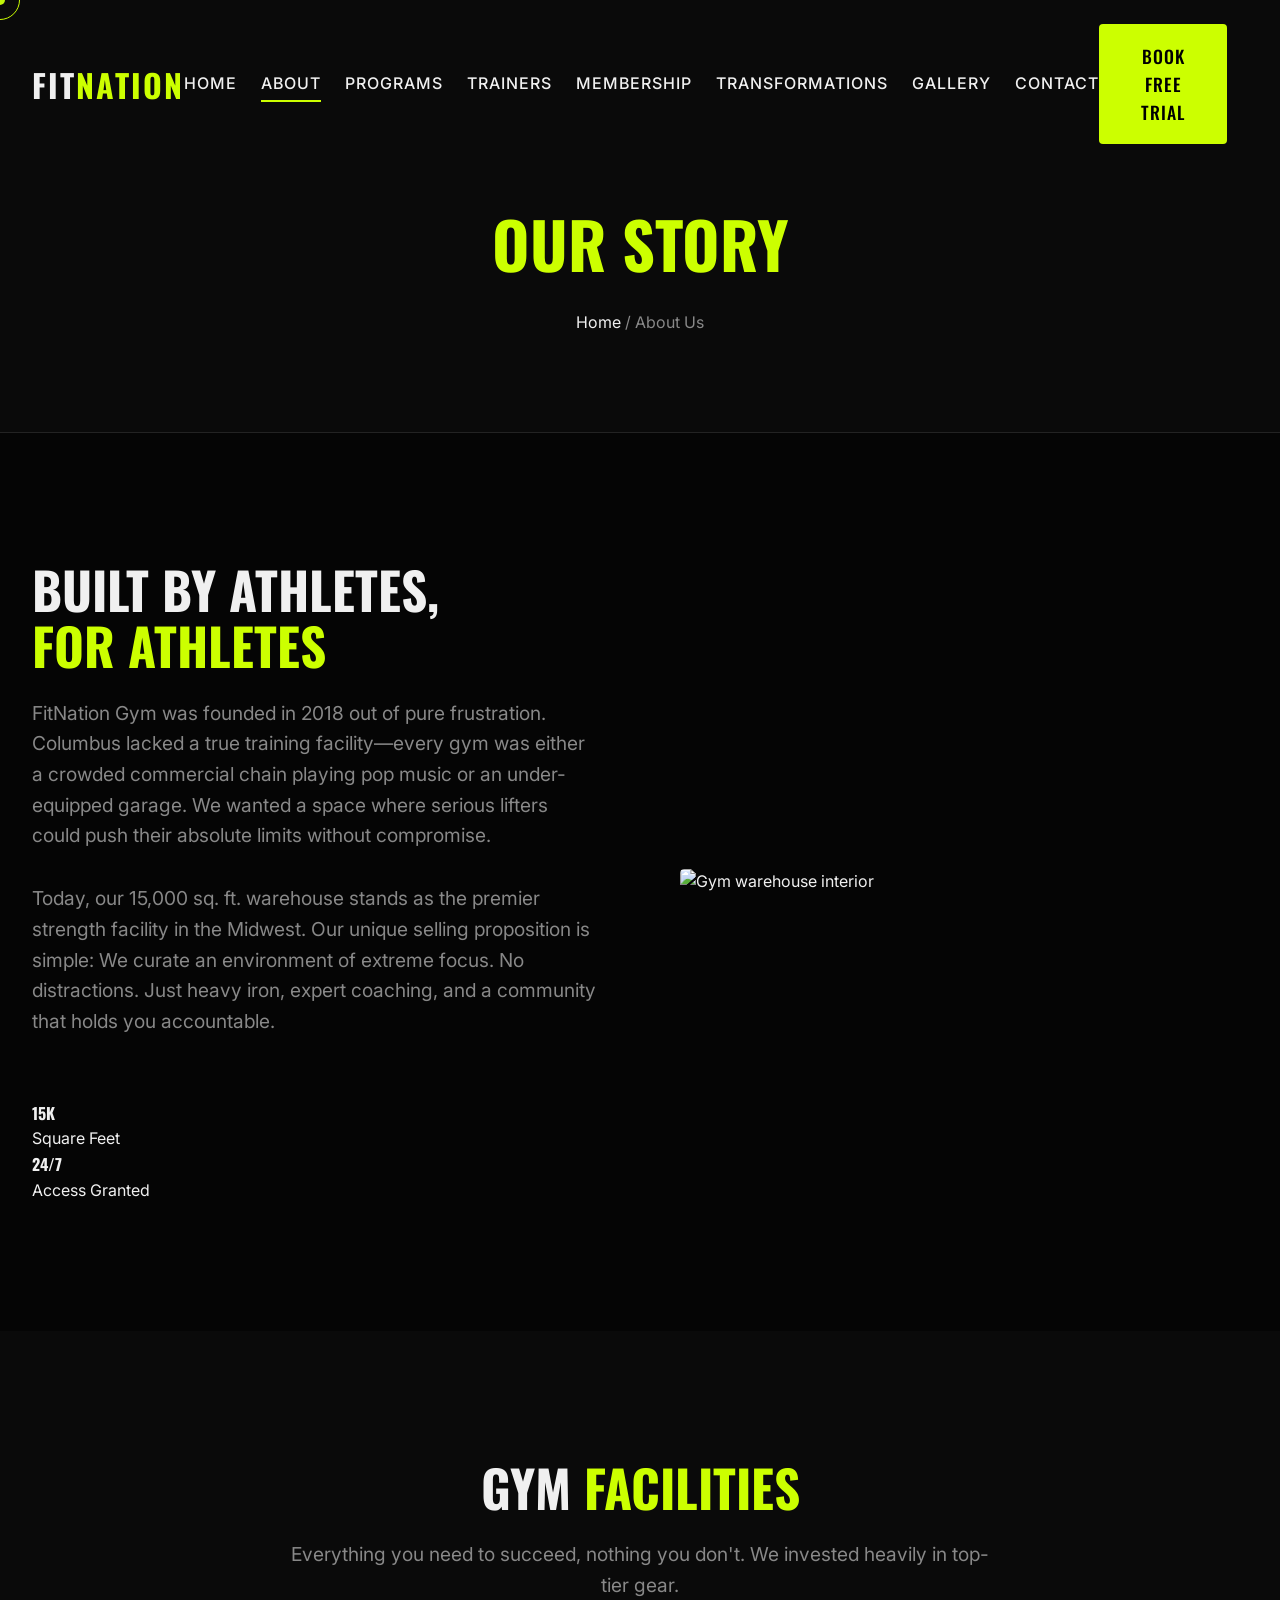
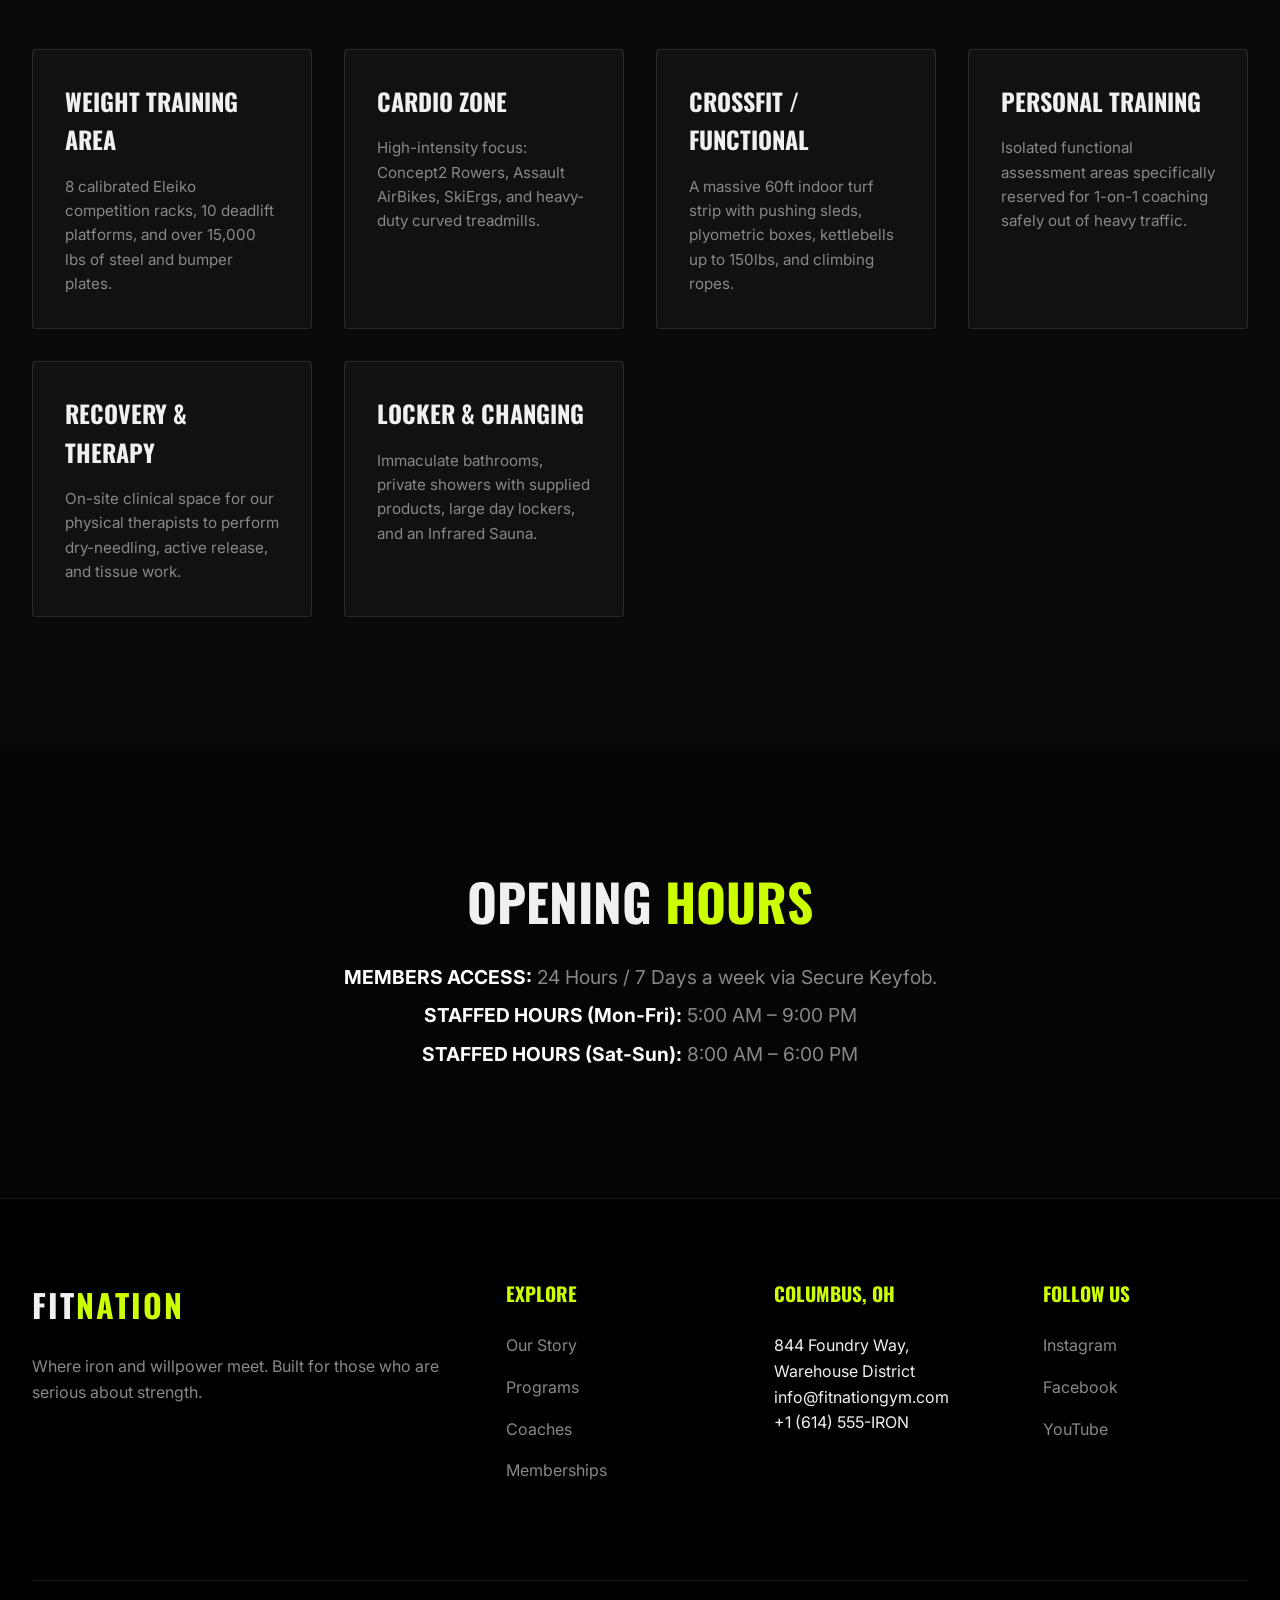
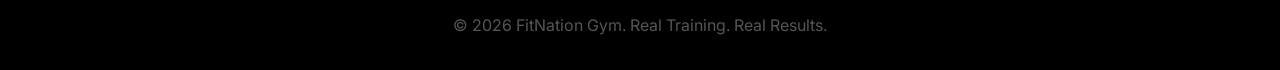
==== about.html @ c419b3d7 "Initial gym website project" ====
<!DOCTYPE html>
<html lang="en">
<head>
    <meta charset="UTF-8">
    <meta name="viewport" content="width=device-width, initial-scale=1.0">
    <title>About Us | FitNation Gym</title>
    <link href="https://fonts.googleapis.com/css2?family=Inter:wght@300;400;500;600&family=Oswald:wght@400;500;700&display=swap" rel="stylesheet">
    <link rel="stylesheet" href="assets/css/style.css">
    <link rel="icon" type="image/png" href="assets/images/favicon.png">
</head>
<body>
    <div class="cursor"></div>
    <div class="cursor-follower"></div>

    <gym-header></gym-header>

    <div class="page-header reveal-up">
        <div class="container">
            <h1 class="page-title">OUR STORY</h1>
            <div class="breadcrumb"><a href="index.html" class="hover-target">Home</a> / About Us</div>
        </div>
    </div>

    <!-- Gym Story & USP -->
    <main class="section">
        <div class="container about-grid">
            <div class="about-text reveal-up">
                <h2 class="section-title">BUILT BY ATHLETES, <br/><span class="highlight">FOR ATHLETES</span></h2>
                <p class="section-desc" style="margin-bottom: 2rem;">FitNation Gym was founded in 2018 out of pure frustration. Columbus lacked a true training facility—every gym was either a crowded commercial chain playing pop music or an under-equipped garage. We wanted a space where serious lifters could push their absolute limits without compromise.</p>
                <p class="section-desc">Today, our 15,000 sq. ft. warehouse stands as the premier strength facility in the Midwest. Our unique selling proposition is simple: We curate an environment of extreme focus. No distractions. Just heavy iron, expert coaching, and a community that holds you accountable.</p>
                
                <div class="stat-box">
                    <div class="stat">
                        <h4>15K</h4>
                        <p>Square Feet</p>
                    </div>
                    <div class="stat">
                        <h4>24/7</h4>
                        <p>Access Granted</p>
                    </div>
                </div>
            </div>
            <div class="about-img reveal-up delay-1 hover-target">
                <img src="https://images.unsplash.com/photo-1581009146145-b5ef050c2e1e?q=80&w=1470" alt="Gym warehouse interior">
            </div>
        </div>
    </main>

    <!-- Detailed Facilities Section Requested -->
    <section class="section section-bg-dark">
        <div class="container">
            <div class="section-header text-center reveal-up">
                <h2 class="section-title">GYM <span class="highlight">FACILITIES</span></h2>
                <p class="section-desc" style="margin: 0 auto 3rem auto;">Everything you need to succeed, nothing you don't. We invested heavily in top-tier gear.</p>
            </div>

            <div class="facilities-grid">
                
                <div class="facility-card reveal-scale hover-target">
                    <h4>Weight Training Area</h4>
                    <p>8 calibrated Eleiko competition racks, 10 deadlift platforms, and over 15,000 lbs of steel and bumper plates.</p>
                </div>
                
                <div class="facility-card reveal-scale delay-1 hover-target">
                    <h4>Cardio Zone</h4>
                    <p>High-intensity focus: Concept2 Rowers, Assault AirBikes, SkiErgs, and heavy-duty curved treadmills.</p>
                </div>

                <div class="facility-card reveal-scale delay-2 hover-target">
                    <h4>CrossFit / Functional</h4>
                    <p>A massive 60ft indoor turf strip with pushing sleds, plyometric boxes, kettlebells up to 150lbs, and climbing ropes.</p>
                </div>

                <div class="facility-card reveal-scale hover-target">
                    <h4>Personal Training</h4>
                    <p>Isolated functional assessment areas specifically reserved for 1-on-1 coaching safely out of heavy traffic.</p>
                </div>

                <div class="facility-card reveal-scale delay-1 hover-target">
                    <h4>Recovery & Therapy</h4>
                    <p>On-site clinical space for our physical therapists to perform dry-needling, active release, and tissue work.</p>
                </div>

                <div class="facility-card reveal-scale delay-2 hover-target">
                    <h4>Locker & Changing</h4>
                    <p>Immaculate bathrooms, private showers with supplied products, large day lockers, and an Infrared Sauna.</p>
                </div>

            </div>
        </div>
    </section>

    <!-- Operational Hours / Opening -->
    <section class="section text-center">
        <div class="container">
            <h2 class="section-title reveal-up">OPENING <span class="highlight">HOURS</span></h2>
            <div class="reveal-up delay-1" style="font-size: 1.2rem; color: var(--text-muted); margin-top:2rem;">
                <p style="margin-bottom: 0.5rem;"><strong style="color:#fff;">MEMBERS ACCESS:</strong> 24 Hours / 7 Days a week via Secure Keyfob.</p>
                <p style="margin-bottom: 0.5rem;"><strong style="color:#fff;">STAFFED HOURS (Mon-Fri):</strong> 5:00 AM – 9:00 PM</p>
                <p><strong style="color:#fff;">STAFFED HOURS (Sat-Sun):</strong> 8:00 AM – 6:00 PM</p>
            </div>
        </div>
    </section>

    <gym-footer></gym-footer>

    <script src="https://cdnjs.cloudflare.com/ajax/libs/gsap/3.12.2/gsap.min.js"></script>
    <script src="https://cdnjs.cloudflare.com/ajax/libs/gsap/3.12.2/ScrollTrigger.min.js"></script>
    <script src="assets/js/components.js"></script>
    <script src="assets/js/main.js"></script>
</body>
</html>
---- assets/css/style.css ----
:root {
    --bg-color: #050505;
    --bg-secondary: #0a0a0a;
    --text-color: #f0f0f0;
    --text-muted: #888888;
    --accent-color: #ccff00;
    --accent-hover: #b3e600;
    --font-heading: 'Oswald', sans-serif;
    --font-body: 'Inter', sans-serif;
    --border-color: rgba(255, 255, 255, 0.1);
}

* { margin: 0; padding: 0; box-sizing: border-box; cursor: none; }
html { scroll-behavior: smooth; font-size: 16px; }
body { background-color: var(--bg-color); color: var(--text-color); font-family: var(--font-body); overflow-x: hidden; line-height: 1.6; }

/* Custom Cursor */
.cursor { position: fixed; top: 0; left: 0; width: 10px; height: 10px; background: var(--accent-color); border-radius: 50%; transform: translate(-50%, -50%); pointer-events: none; z-index: 9999; mix-blend-mode: difference; transition: width 0.3s, height 0.3s, background-color 0.3s; }
.cursor-follower { position: fixed; top: 0; left: 0; width: 40px; height: 40px; border: 1px solid var(--accent-color); border-radius: 50%; transform: translate(-50%, -50%); pointer-events: none; z-index: 9998; transition: width 0.3s, height 0.3s, border-color 0.3s, transform 0.1s ease-out; }
.cursor.hover-active { width: 60px; height: 60px; background: rgba(204, 255, 0, 0.2); mix-blend-mode: normal; }
.cursor-follower.hover-active { opacity: 0; }

/* Preloader */
.preloader { position: fixed; top: 0; left: 0; width: 100%; height: 100vh; background: var(--bg-color); display: flex; justify-content: center; align-items: center; z-index: 10000; transition: opacity 1s ease-in-out, visibility 1s ease-in-out; }
.preloader.hidden { opacity: 0; visibility: hidden; }
.preloader-text { font-family: var(--font-heading); font-size: 3rem; font-weight: 700; color: var(--accent-color); letter-spacing: 5px; animation: pulse 1s infinite alternate; }
@keyframes pulse { 0% { opacity: 0.5; transform: scale(0.95); } 100% { opacity: 1; transform: scale(1.05); } }

/* Typography & General */
h1, h2, h3, h4, .logo, .highlight { font-family: var(--font-heading); text-transform: uppercase; }
.highlight { color: var(--accent-color); }
.container { width: 100%; max-width: 1400px; margin: 0 auto; padding: 0 2rem; }
.text-center { text-align: center; }
a { text-decoration: none; color: inherit; }
ul { list-style: none; }

/* Form Elements */
input, textarea, select { width: 100%; padding: 1rem; background: var(--bg-secondary); border: 1px solid var(--border-color); color: var(--text-color); font-family: var(--font-body); margin-bottom: 1.5rem; outline: none; transition: border 0.3s ease; cursor: none; }
input:focus, textarea:focus, select:focus { border-color: var(--accent-color); }
.form-grid { display: grid; grid-template-columns: 1fr 1fr; gap: 1rem; }

/* Buttons */
.btn { display: inline-block; padding: 1rem 2.5rem; font-family: var(--font-heading); font-size: 1.1rem; font-weight: 500; letter-spacing: 1px; text-transform: uppercase; transition: all 0.3s ease; border: 2px solid transparent; border-radius: 4px; position: relative; overflow: hidden; z-index: 1; text-align: center; cursor: none;}
.btn-primary { background: var(--accent-color); color: #000; }
.btn-primary:hover { background: var(--accent-hover); transform: translateY(-3px); box-shadow: 0 10px 20px rgba(204, 255, 0, 0.2); }
.btn-outline { background: transparent; border-color: var(--text-color); color: var(--text-color); }
.btn-outline:hover { background: var(--text-color); color: #000; }
.btn-large { padding: 1.2rem 3rem; font-size: 1.2rem; }
.btn-huge { padding: 1.5rem 4rem; font-size: 1.5rem; }

/* Navbar */
.navbar { position: fixed; top: 0; width: 100%; padding: 1.5rem 0; z-index: 1000; transition: background 0.4s ease, padding 0.4s ease; border-bottom: 1px solid transparent; }
.navbar.scrolled { background: rgba(5, 5, 5, 0.95); backdrop-filter: blur(10px); padding: 1rem 0; border-bottom: 1px solid var(--border-color); }
.nav-container { display: flex; justify-content: space-between; align-items: center; }
.logo { font-size: 2rem; font-weight: 700; letter-spacing: 2px; }
.logo span { color: var(--accent-color); }
.nav-links { display: flex; gap: 1.5rem; }
.nav-link { font-size: 1rem; font-weight: 500; letter-spacing: 1px; text-transform: uppercase; position: relative; }
.nav-link::after { content: ''; position: absolute; bottom: -5px; left: 0; width: 0%; height: 2px; background: var(--accent-color); transition: width 0.3s ease; }
.nav-link:hover::after, .nav-link.active::after { width: 100%; }

/* Hero Slider */
.slider-container { height: 100vh; position: relative; overflow: hidden; }
.slide { position: absolute; top: 0; left: 0; width: 100%; height: 100%; opacity: 0; visibility: hidden; transition: opacity 1s ease-in-out, visibility 1s ease-in-out; display: flex; align-items: center; }
.slide.active { opacity: 1; visibility: visible; z-index: 2; }
.hero-bg { position: absolute; top: 0; left: 0; width: 100%; height: 100%; z-index: -1; }
.hero-bg img { width: 100%; height: 100%; object-fit: cover; transform: scale(1.1); transition: transform 6s ease-out; }
.slide.active .hero-bg img { transform: scale(1); }
.overlay { position: absolute; top: 0; left: 0; width: 100%; height: 100%; background: linear-gradient(to right, rgba(0,0,0,0.9) 0%, rgba(0,0,0,0.6) 50%, rgba(0,0,0,0.3) 100%); }
.hero-content { position: relative; z-index: 10; max-width: 800px; }
.hero-title { font-size: clamp(3.5rem, 8vw, 8rem); line-height: 1; margin-bottom: 1.5rem; overflow: hidden; }
.hero-subtitle { font-size: 1.2rem; margin-bottom: 3rem; opacity: 0.8; }
.hero-actions { display: flex; gap: 1.5rem; align-items: center; }

/* Page Header */
.page-header { padding: 12rem 0 6rem; background: var(--bg-secondary); border-bottom: 1px solid var(--border-color); text-align: center; }
.page-title { font-size: 4rem; color: var(--accent-color); margin-bottom: 1rem;}
.breadcrumb { font-size: 1rem; color: var(--text-muted); }
.breadcrumb a { color: var(--text-color); transition: color 0.3s; }
.breadcrumb a:hover { color: var(--accent-color); }

/* Marquee Section */
.marquee-section { padding: 1rem 0; background: var(--accent-color); color: #000; overflow: hidden; white-space: nowrap; border-top: 1px solid rgba(0,0,0,0.1); border-bottom: 1px solid rgba(0,0,0,0.1); z-index: 5; position: relative; }
.marquee-content { display: inline-block; font-family: var(--font-heading); font-size: 1.5rem; font-weight: 600; letter-spacing: 2.5px; }

/* Sections */
.section { padding: 8rem 0; position: relative; }
.section-bg-dark { background-color: var(--bg-secondary); }
.section-title { font-size: clamp(2.5rem, 4vw, 4rem); line-height: 1.1; margin-bottom: 1.5rem; }
.section-desc { font-size: 1.2rem; max-width: 700px; margin-bottom: 4rem; color: var(--text-muted); }

/* About and Facilities */
.about-grid { display: grid; grid-template-columns: 1fr 1fr; gap: 5rem; align-items: center; }
.about-img { width: 100%; border-radius: 4px; overflow: hidden; position: relative; }
.about-img img { width: 100%; height: auto; display: block; border-radius: 4px; }
.facilities-grid { display: grid; grid-template-columns: repeat(auto-fit, minmax(280px, 1fr)); gap: 2rem; margin-top: 3rem; }
.facility-card { background: rgba(255,255,255,0.03); border: 1px solid var(--border-color); padding: 2rem; border-radius: 4px; transition: transform 0.3s, border 0.3s; }
.facility-card:hover { transform: translateY(-5px); border-color: var(--accent-color); }
.facility-card h4 { font-size: 1.5rem; margin-bottom: 1rem; color: var(--text-color); }
.facility-card p { color: var(--text-muted); font-size: 0.95rem; }

/* Big Gallery Grid */
.gallery-grid { display: grid; grid-template-columns: repeat(auto-fill, minmax(300px, 1fr)); gap: 1rem; }
.gallery-item { position: relative; height: 350px; overflow: hidden; border-radius: 4px; }
.gallery-item img { width: 100%; height: 100%; object-fit: cover; filter: grayscale(100%); transition: transform 0.5s, filter 0.5s; }
.gallery-item:hover img { transform: scale(1.1); filter: grayscale(0%); }
.gallery-item-full { grid-column: span 2; }

/* Parallax CTA */
.parallax-banner { position: relative; overflow: hidden; padding: 12rem 0; display: flex; align-items: center; justify-content: center; }
.parallax-bg { position: absolute; top: 0; left: 0; width: 100%; height: 120%; background: url('https://images.unsplash.com/photo-1517836357463-d25dfeac3438?q=80') center/cover; filter: grayscale(100%) brightness(0.2); z-index: 1; }
.huge-title { font-size: clamp(4rem, 10vw, 12rem); line-height: 0.9; color: var(--text-color); margin-bottom: 2rem; }

/* Classes/Programs Listing */
.classes-list { border-top: 1px solid var(--border-color); }
.class-item { display: flex; justify-content: space-between; align-items: center; padding: 2.5rem 0; border-bottom: 1px solid var(--border-color); transition: padding 0.3s ease; position: relative; z-index: 2; }
.class-item:hover { padding: 2.5rem 1rem; }
.class-info h3 { font-size: clamp(1.5rem, 3vw, 3rem); transition: color 0.3s ease; }
.class-item:hover .class-info h3 { color: var(--accent-color); }
.class-time { font-family: var(--font-heading); color: var(--accent-color); letter-spacing: 1px;}
.class-trainer { color: var(--text-muted); font-style: italic; margin-top: 0.5rem;}
.class-arrow { font-size: 2rem; transform: rotate(0deg); transition: transform 0.4s ease, color 0.3s ease; pointer-events: none; }
.class-item:hover .class-arrow { transform: rotate(45deg); color: var(--accent-color); }

.class-image-preview { position: fixed; top: 0; left: 0; width: 350px; height: 250px; pointer-events: none; z-index: 10000; opacity: 0; visibility: hidden; border-radius: 4px; overflow: hidden; transition: opacity 0.3s ease, visibility 0.3s ease; }
.class-image-preview.active { opacity: 1; visibility: visible; }
.class-image-preview img { width: 100%; height: 100%; object-fit: cover; }

/* Transformations Before/After Cards */
.transformation-grid { display: grid; grid-template-columns: repeat(auto-fit, minmax(350px, 1fr)); gap: 3rem; }
.transformation-card { background: var(--bg-secondary); border: 1px solid var(--border-color); overflow: hidden; border-radius: 6px; }
.transformation-slider { display: flex; height: 350px; }
.transformation-slider .before, .transformation-slider .after { width: 50%; height: 100%; position: relative;}
.transformation-slider img { width: 100%; height: 100%; object-fit: cover; filter: grayscale(30%);}
.transformation-label { position: absolute; bottom: 10px; left: 10px; background: rgba(0,0,0,0.8); padding: 4px 10px; font-family: var(--font-heading); font-size: 0.9rem; color: #fff; }
.transformation-after-label { background: var(--accent-color); color: #000; }
.transformation-info { padding: 2rem; }
.transformation-info h3 { font-size: 1.8rem; margin-bottom: 0.5rem;}
.transformation-stats { color: var(--accent-color); font-weight: bold; margin-bottom: 1rem; font-family: var(--font-heading); font-size: 1.2rem;}
.transformation-desc { color: var(--text-muted); font-size: 0.95rem; line-height: 1.5; }

/* BMI Calculator Section */
.calculator-box { background: rgba(255,255,255,0.03); padding: 4rem; border: 1px solid var(--border-color); border-radius: 8px; }
.bmi-result-box { margin-top: 2rem; padding: 2rem; background: var(--bg-secondary); border-left: 4px solid var(--accent-color); display: none; }
.bmi-result-box h3 { font-size: 2rem; }
.bmi-result-box span { color: var(--accent-color); font-size: 3rem; font-family:var(--font-heading); }

/* Trainers */
.team-grid { display: grid; grid-template-columns: repeat(auto-fit, minmax(280px, 1fr)); gap: 2rem; }
.team-member { background: var(--bg-secondary); border: 1px solid var(--border-color); transition: transform 0.3s, border-color 0.3s; }
.team-member:hover { transform: translateY(-10px); border-color: var(--accent-color); }
.team-img { height: 350px; overflow: hidden; position: relative;}
.team-img img { width: 100%; height: 100%; object-fit: cover; filter: grayscale(100%); transition: filter 0.4s, transform 0.4s; }
.team-member:hover .team-img img { filter: grayscale(0%); transform: scale(1.02); }
.team-social { position: absolute; bottom: 0; left: 0; width: 100%; background: rgba(0,0,0,0.8); display: flex; justify-content: center; gap: 1rem; padding: 1rem; transform: translateY(100%); transition: transform 0.3s;}
.team-member:hover .team-social { transform: translateY(0); }
.team-social a { color: #fff; font-size: 0.9rem; font-family: var(--font-heading); letter-spacing: 1px;}
.team-social a:hover { color: var(--accent-color); }
.team-info { padding: 2rem; }
.team-info h3 { font-size: 1.5rem; margin-bottom: 0.5rem; }
.team-role { color: var(--accent-color); font-family: var(--font-heading); font-size: 1.1rem; margin-bottom: 1rem; display: block; }
.team-desc { color: var(--text-muted); font-size: 0.9rem; }

/* Memberships */
.pricing-grid { display: grid; grid-template-columns: repeat(auto-fit, minmax(250px, 1fr)); gap: 2rem; align-items: start; }
.price-card { background: var(--bg-secondary); border: 1px solid var(--border-color); padding: 3rem 2rem; text-align: center; transition: all 0.3s; position: relative;}
.price-card.featured { border-color: var(--accent-color); transform: scale(1.05); background: rgba(204, 255, 0, 0.05); z-index: 10; padding: 4rem 2rem;}
.price-badge { position: absolute; top: -15px; left: 50%; transform: translateX(-50%); background: var(--accent-color); color: #000; padding: 5px 15px; font-family: var(--font-heading); border-radius: 20px;}
.price-card:hover { transform: translateY(-10px); border-color: var(--accent-color); }
.price-card.featured:hover { transform: scale(1.05) translateY(-10px); }
.plan-name { font-size: 1.8rem; margin-bottom: 1rem; }
.plan-price { font-size: 3.5rem; color: var(--accent-color); font-family: var(--font-heading); line-height: 1; margin-bottom: 2rem; }
.plan-price span { font-size: 1rem; color: var(--text-muted); font-family: var(--font-body); display: block; margin-top: 5px;}
.plan-features { text-align: left; margin-bottom: 2.5rem; }
.plan-features li { padding: 0.8rem 0; border-bottom: 1px solid var(--border-color); color: var(--text-muted); display: flex; align-items: center; gap: 10px; font-size: 0.9rem;}
.plan-features li:before { content: "✓"; color: var(--accent-color); font-weight: bold; }

/* Contact Specific */
.contact-grid { display: grid; grid-template-columns: 1fr 1fr; gap: 4rem; align-items: start;}
.contact-info { display: grid; gap: 2rem; }
.contact-box { background: var(--bg-secondary); padding: 2rem; border: 1px solid var(--border-color); }
.contact-box h4 { color: var(--accent-color); font-size: 1.5rem; margin-bottom: 1rem; }
.contact-box p { color: var(--text-muted); }
.map iframe { width: 100%; height: 400px; border: none; filter: invert(90%) hue-rotate(180deg) contrast(80%); }

/* Testimonials */
.testimonials { padding: 6rem 0; text-align: center; }
.testimonial-text { font-size: 2rem; font-weight: 500; font-family: var(--font-heading); margin-bottom: 2rem; max-width: 900px; margin-inline: auto; line-height: 1.4; color: #fff; font-style: italic;}
.testimonial-author { font-weight: bold; text-transform: uppercase; letter-spacing: 1px; color: var(--accent-color);}
.stars { color: var(--accent-color); margin-bottom: 1rem; font-size: 1.2rem;}

/* Footer */
.footer { background: #000; padding: 5rem 0 2rem; border-top: 1px solid var(--border-color); }
.footer-grid { display: grid; grid-template-columns: 2fr 1fr 1fr 1fr; gap: 4rem; margin-bottom: 5rem; }
.footer-brand p { margin-top: 1.5rem; color: var(--text-muted); }
.footer h4 { font-size: 1.2rem; margin-bottom: 1.5rem; color: var(--accent-color); }
.footer-links a, .footer-social a { display: block; margin-bottom: 1rem; color: var(--text-muted); transition: color 0.3s ease; }
.footer-links a:hover, .footer-social a:hover { color: #fff; padding-left: 5px; }
.footer-bottom { text-align: center; padding-top: 2rem; border-top: 1px solid var(--border-color); color: #555; }
/* Responsive Desktop Base Additions */
.nav-actions { display: flex; align-items: center; }
.burger-menu { display: none; cursor: pointer; flex-direction: column; justify-content: space-between; width: 30px; height: 21px; z-index: 1001; }
.burger-menu div { width: 100%; height: 3px; background-color: var(--text-color); transition: all 0.3s ease; }
.burger-menu.toggle .line1 { transform: rotate(-45deg) translate(-5px, 6px); background-color: var(--accent-color); }
.burger-menu.toggle .line2 { opacity: 0; }
.burger-menu.toggle .line3 { transform: rotate(45deg) translate(-6px, -7px); background-color: var(--accent-color); }

/* Responsive adjustments */
@media (max-width: 1200px) {
    .hero-title { font-size: clamp(3rem, 6vw, 6rem); }
    .section-title { font-size: clamp(2.5rem, 5vw, 4.5rem); }
    .huge-title { font-size: clamp(3rem, 6vw, 8rem); }
}

@media (max-width: 1024px) {
    .burger-menu { display: flex; }
    .nav-cta { display: none !important; }
    .nav-links {
        position: fixed; top: 0; right: 0; transform: translateX(100%); width: 100%; height: 100vh;
        background: rgba(5, 5, 5, 0.98); backdrop-filter: blur(10px);
        display: flex; flex-direction: column; align-items: center; justify-content: center; gap: 2.5rem;
        transition: transform 0.4s ease-in-out; z-index: 999; margin: 0; padding: 0;
    }
    .nav-links.nav-active { transform: translateX(0); }
    .nav-link { font-size: 1.8rem; }

    .about-grid, .contact-grid, .calculator-box form { grid-template-columns: 1fr; }
    .gallery-grid { grid-template-columns: repeat(2, 1fr); }
    .price-card.featured { transform: scale(1); padding: 3rem 2rem;}
    .transformation-grid { grid-template-columns: 1fr; }
    .section { padding: 5rem 0; }
    .footer-grid { gap: 3rem; }
}

@media (max-width: 992px) {
    .footer-grid { grid-template-columns: 1fr 1fr; }
    .hero-content { padding-top: 10rem; }
    .price-grid { grid-template-columns: 1fr; }
}

@media (max-width: 768px) {
    body { cursor: auto; }
    .cursor, .cursor-follower { display: none !important; }
    .class-image-preview { display: none !important; }
    
    .hero-title { font-size: 3.5rem; }
    .slider-controls { bottom: 2%; }
    .footer-grid, .gallery-grid { grid-template-columns: 1fr; }
    .gallery-item-full { grid-column: span 1;}
    .class-item { flex-direction: column; align-items: flex-start; gap: 1rem; padding: 1.5rem 0; }
    .class-arrow { display: none; }
    .page-title { font-size: 3rem; }
    .section-title { font-size: 2.5rem; }
    .hero-actions { display: flex; flex-direction: column; width: 100%; gap: 1rem; }
    .hero-actions .btn { width: 100%; text-align: center; }
    .transformation-slider { height: 250px; }
}

@media (max-width: 480px) {
    .hero-title { font-size: 2.5rem; }
    .page-title { font-size: 2.5rem; }
    .section { padding: 4rem 0; }
    .form-grid { grid-template-columns: 1fr; }
}
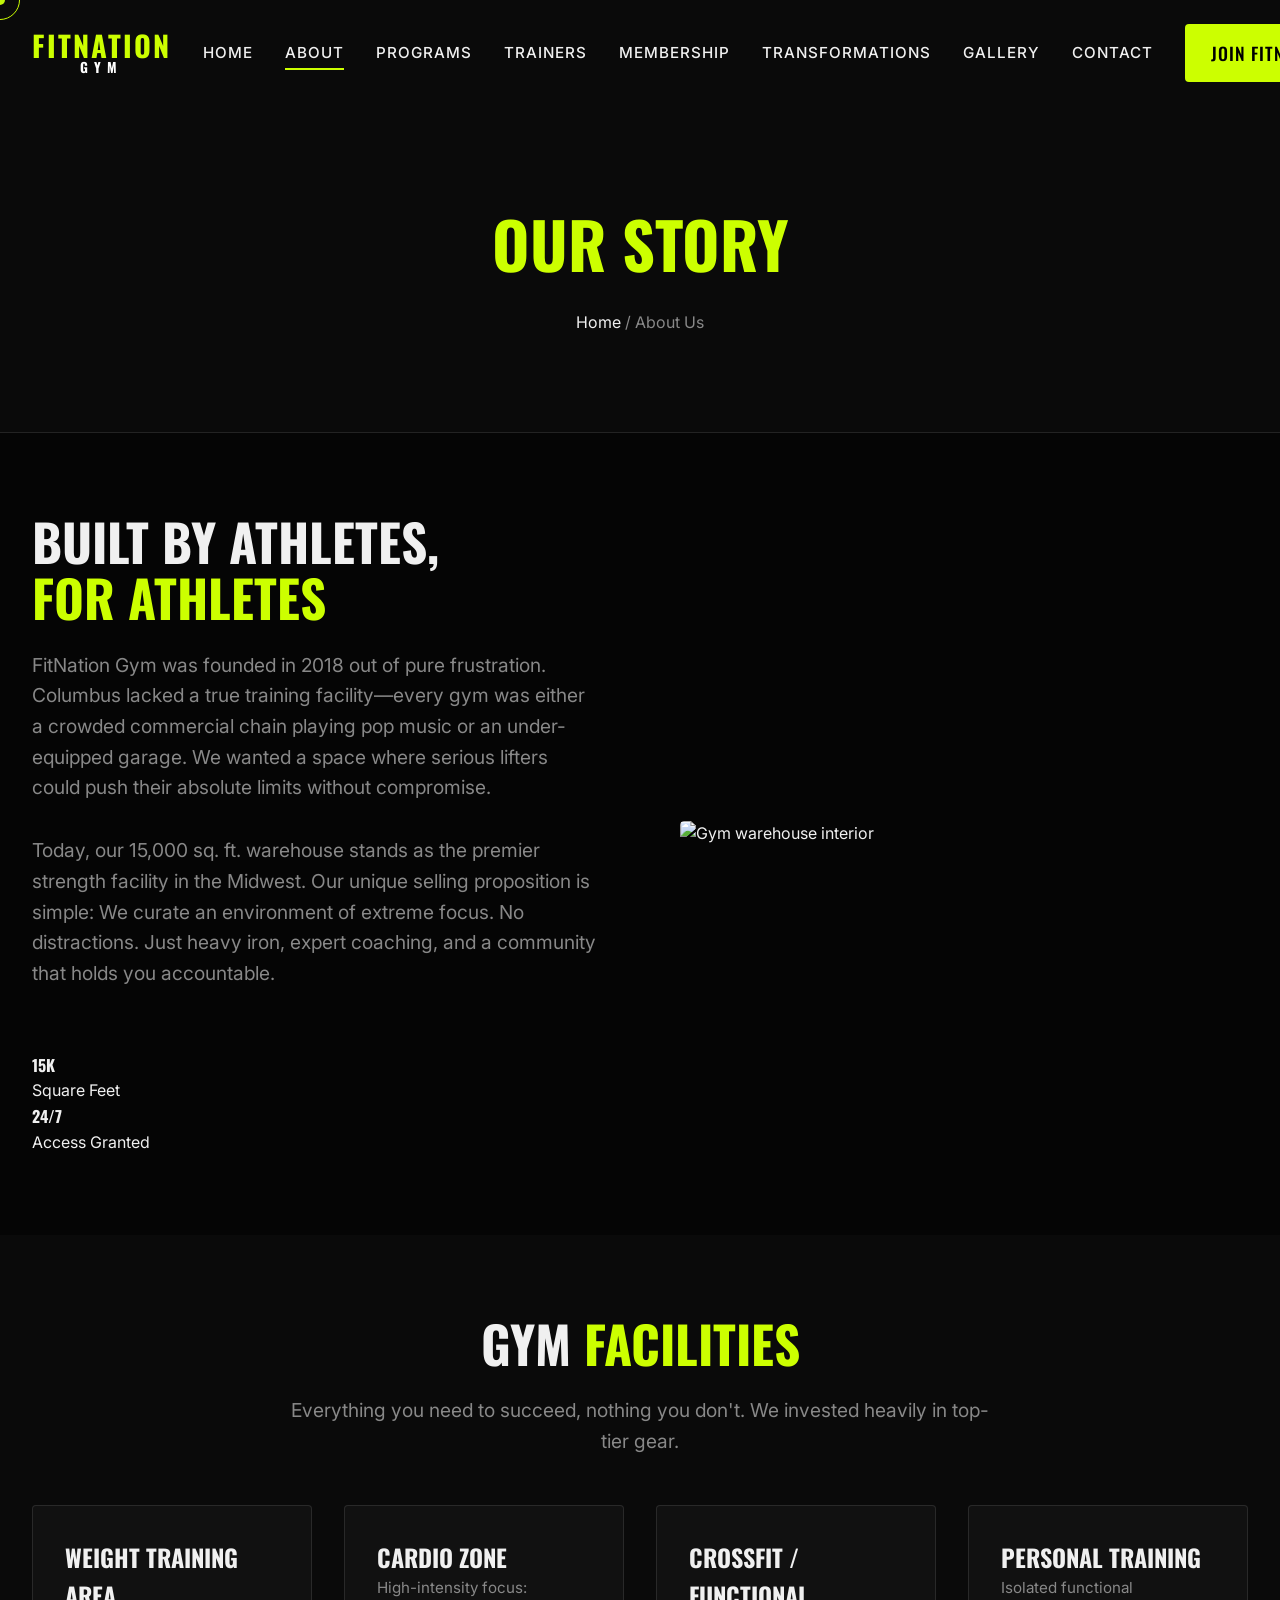
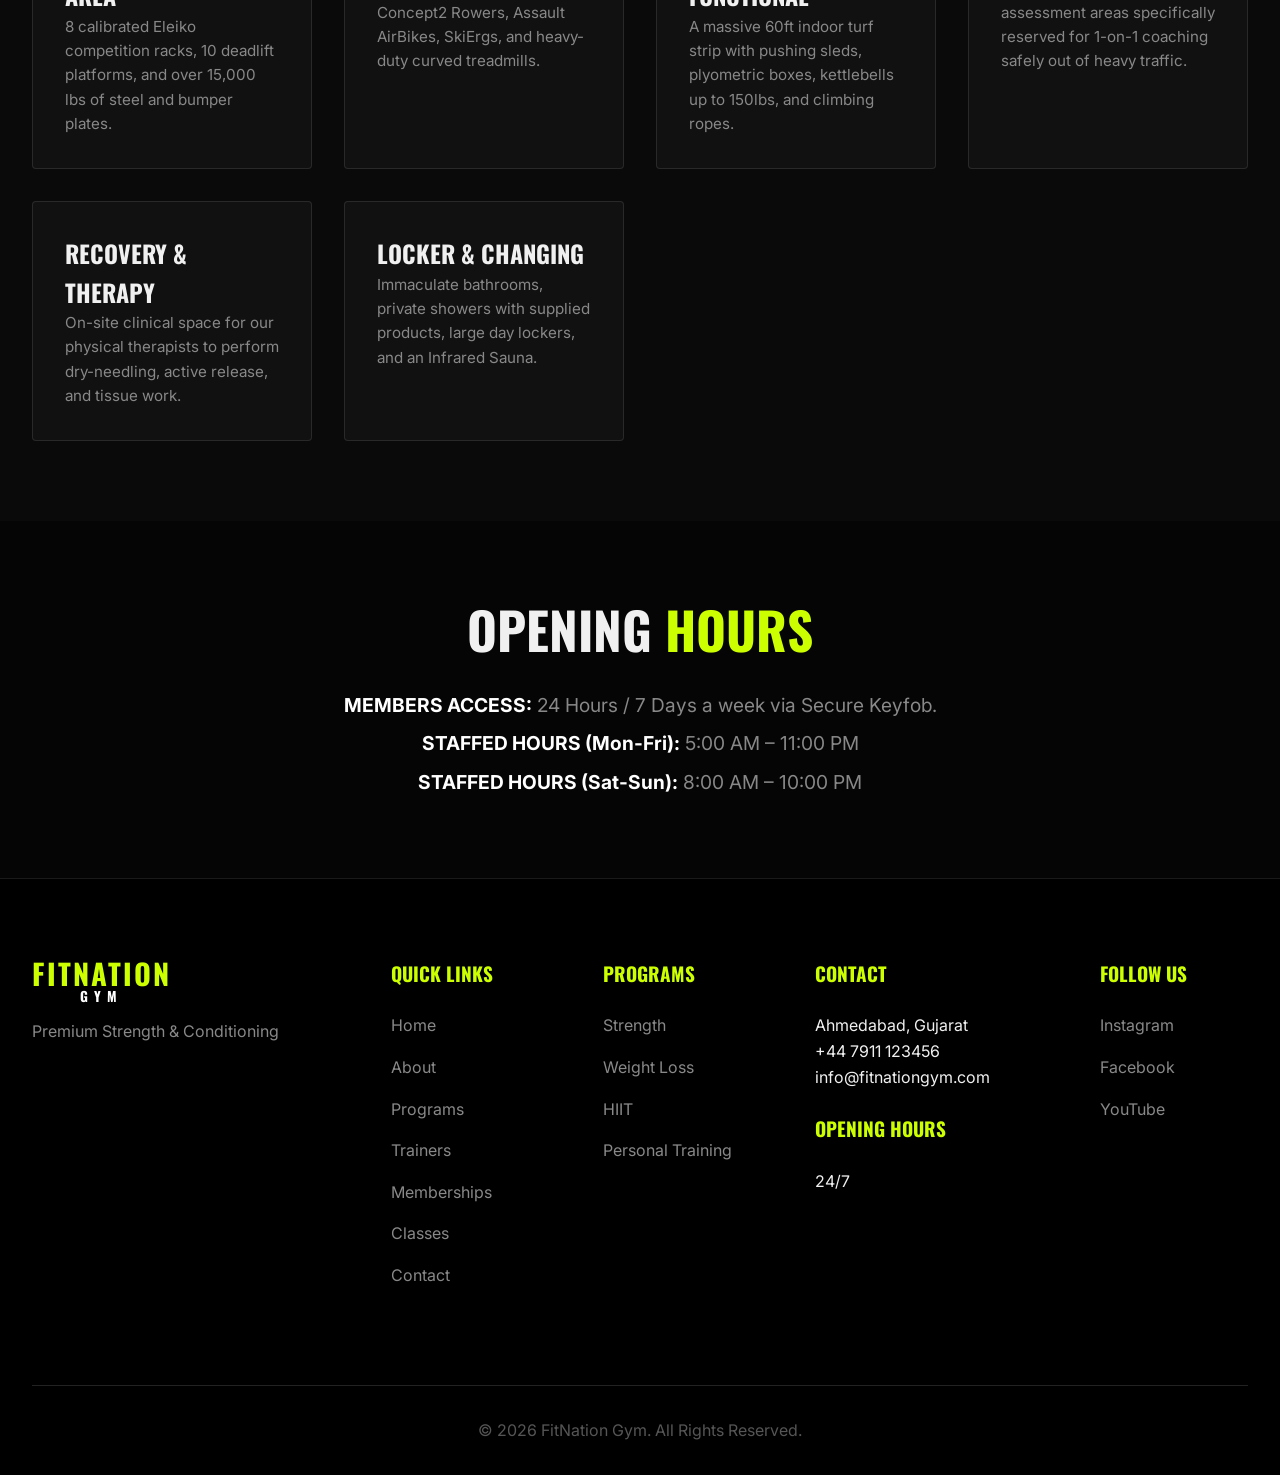
==== commit 3223e586: "popup ui related chnages fix" ====
--- a/about.html
+++ b/about.html
@@ -1,13 +1,17 @@
 <!DOCTYPE html>
 <html lang="en">
+
 <head>
     <meta charset="UTF-8">
     <meta name="viewport" content="width=device-width, initial-scale=1.0">
     <title>About Us | FitNation Gym</title>
-    <link href="https://fonts.googleapis.com/css2?family=Inter:wght@300;400;500;600&family=Oswald:wght@400;500;700&display=swap" rel="stylesheet">
+    <link
+        href="https://fonts.googleapis.com/css2?family=Inter:wght@300;400;500;600&family=Oswald:wght@400;500;700&display=swap"
+        rel="stylesheet">
     <link rel="stylesheet" href="assets/css/style.css">
     <link rel="icon" type="image/png" href="assets/images/favicon.png">
 </head>
+
 <body>
     <div class="cursor"></div>
     <div class="cursor-follower"></div>
@@ -25,10 +29,15 @@
     <main class="section">
         <div class="container about-grid">
             <div class="about-text reveal-up">
-                <h2 class="section-title">BUILT BY ATHLETES, <br/><span class="highlight">FOR ATHLETES</span></h2>
-                <p class="section-desc" style="margin-bottom: 2rem;">FitNation Gym was founded in 2018 out of pure frustration. Columbus lacked a true training facility—every gym was either a crowded commercial chain playing pop music or an under-equipped garage. We wanted a space where serious lifters could push their absolute limits without compromise.</p>
-                <p class="section-desc">Today, our 15,000 sq. ft. warehouse stands as the premier strength facility in the Midwest. Our unique selling proposition is simple: We curate an environment of extreme focus. No distractions. Just heavy iron, expert coaching, and a community that holds you accountable.</p>
-                
+                <h2 class="section-title">BUILT BY ATHLETES, <br /><span class="highlight">FOR ATHLETES</span></h2>
+                <p class="section-desc" style="margin-bottom: 2rem;">FitNation Gym was founded in 2018 out of pure
+                    frustration. Columbus lacked a true training facility—every gym was either a crowded commercial
+                    chain playing pop music or an under-equipped garage. We wanted a space where serious lifters could
+                    push their absolute limits without compromise.</p>
+                <p class="section-desc">Today, our 15,000 sq. ft. warehouse stands as the premier strength facility in
+                    the Midwest. Our unique selling proposition is simple: We curate an environment of extreme focus. No
+                    distractions. Just heavy iron, expert coaching, and a community that holds you accountable.</p>
+
                 <div class="stat-box">
                     <div class="stat">
                         <h4>15K</h4>
@@ -41,7 +50,8 @@
                 </div>
             </div>
             <div class="about-img reveal-up delay-1 hover-target">
-                <img src="https://images.unsplash.com/photo-1581009146145-b5ef050c2e1e?q=80&w=1470" alt="Gym warehouse interior">
+                <img src="https://images.unsplash.com/photo-1581009146145-b5ef050c2e1e?q=80&w=1470"
+                    alt="Gym warehouse interior">
             </div>
         </div>
     </main>
@@ -51,39 +61,46 @@
         <div class="container">
             <div class="section-header text-center reveal-up">
                 <h2 class="section-title">GYM <span class="highlight">FACILITIES</span></h2>
-                <p class="section-desc" style="margin: 0 auto 3rem auto;">Everything you need to succeed, nothing you don't. We invested heavily in top-tier gear.</p>
+                <p class="section-desc" style="margin: 0 auto 3rem auto;">Everything you need to succeed, nothing you
+                    don't. We invested heavily in top-tier gear.</p>
             </div>
 
             <div class="facilities-grid">
-                
+
                 <div class="facility-card reveal-scale hover-target">
                     <h4>Weight Training Area</h4>
-                    <p>8 calibrated Eleiko competition racks, 10 deadlift platforms, and over 15,000 lbs of steel and bumper plates.</p>
+                    <p>8 calibrated Eleiko competition racks, 10 deadlift platforms, and over 15,000 lbs of steel and
+                        bumper plates.</p>
                 </div>
-                
+
                 <div class="facility-card reveal-scale delay-1 hover-target">
                     <h4>Cardio Zone</h4>
-                    <p>High-intensity focus: Concept2 Rowers, Assault AirBikes, SkiErgs, and heavy-duty curved treadmills.</p>
+                    <p>High-intensity focus: Concept2 Rowers, Assault AirBikes, SkiErgs, and heavy-duty curved
+                        treadmills.</p>
                 </div>
 
                 <div class="facility-card reveal-scale delay-2 hover-target">
                     <h4>CrossFit / Functional</h4>
-                    <p>A massive 60ft indoor turf strip with pushing sleds, plyometric boxes, kettlebells up to 150lbs, and climbing ropes.</p>
+                    <p>A massive 60ft indoor turf strip with pushing sleds, plyometric boxes, kettlebells up to 150lbs,
+                        and climbing ropes.</p>
                 </div>
 
                 <div class="facility-card reveal-scale hover-target">
                     <h4>Personal Training</h4>
-                    <p>Isolated functional assessment areas specifically reserved for 1-on-1 coaching safely out of heavy traffic.</p>
+                    <p>Isolated functional assessment areas specifically reserved for 1-on-1 coaching safely out of
+                        heavy traffic.</p>
                 </div>
 
                 <div class="facility-card reveal-scale delay-1 hover-target">
                     <h4>Recovery & Therapy</h4>
-                    <p>On-site clinical space for our physical therapists to perform dry-needling, active release, and tissue work.</p>
+                    <p>On-site clinical space for our physical therapists to perform dry-needling, active release, and
+                        tissue work.</p>
                 </div>
 
                 <div class="facility-card reveal-scale delay-2 hover-target">
                     <h4>Locker & Changing</h4>
-                    <p>Immaculate bathrooms, private showers with supplied products, large day lockers, and an Infrared Sauna.</p>
+                    <p>Immaculate bathrooms, private showers with supplied products, large day lockers, and an Infrared
+                        Sauna.</p>
                 </div>
 
             </div>
@@ -95,9 +112,11 @@
         <div class="container">
             <h2 class="section-title reveal-up">OPENING <span class="highlight">HOURS</span></h2>
             <div class="reveal-up delay-1" style="font-size: 1.2rem; color: var(--text-muted); margin-top:2rem;">
-                <p style="margin-bottom: 0.5rem;"><strong style="color:#fff;">MEMBERS ACCESS:</strong> 24 Hours / 7 Days a week via Secure Keyfob.</p>
-                <p style="margin-bottom: 0.5rem;"><strong style="color:#fff;">STAFFED HOURS (Mon-Fri):</strong> 5:00 AM – 9:00 PM</p>
-                <p><strong style="color:#fff;">STAFFED HOURS (Sat-Sun):</strong> 8:00 AM – 6:00 PM</p>
+                <p style="margin-bottom: 0.5rem;"><strong style="color:#fff;">MEMBERS ACCESS:</strong> 24 Hours / 7 Days
+                    a week via Secure Keyfob.</p>
+                <p style="margin-bottom: 0.5rem;"><strong style="color:#fff;">STAFFED HOURS (Mon-Fri):</strong> 5:00 AM
+                    – 11:00 PM</p>
+                <p><strong style="color:#fff;">STAFFED HOURS (Sat-Sun):</strong> 8:00 AM – 10:00 PM</p>
             </div>
         </div>
     </section>
@@ -109,4 +128,5 @@
     <script src="assets/js/components.js"></script>
     <script src="assets/js/main.js"></script>
 </body>
-</html>
+
+</html>
--- a/assets/css/style.css
+++ b/assets/css/style.css
@@ -1,3 +1,5 @@
+@import url('https://fonts.googleapis.com/css2?family=Permanent+Marker&family=Orbitron:wght@700&family=Rajdhani:wght@600;700&display=swap');
+
 :root {
     --bg-color: #050505;
     --bg-secondary: #0a0a0a;
@@ -10,255 +12,1509 @@
     --border-color: rgba(255, 255, 255, 0.1);
 }
 
-* { margin: 0; padding: 0; box-sizing: border-box; cursor: none; }
-html { scroll-behavior: smooth; font-size: 16px; }
-body { background-color: var(--bg-color); color: var(--text-color); font-family: var(--font-body); overflow-x: hidden; line-height: 1.6; }
+* {
+    margin: 0;
+    padding: 0;
+    box-sizing: border-box;
+    cursor: none;
+}
+
+html {
+    scroll-behavior: smooth;
+    font-size: 16px;
+}
+
+body {
+    background-color: var(--bg-color);
+    color: var(--text-color);
+    font-family: var(--font-body);
+    overflow-x: hidden;
+    line-height: 1.6;
+}
 
 /* Custom Cursor */
-.cursor { position: fixed; top: 0; left: 0; width: 10px; height: 10px; background: var(--accent-color); border-radius: 50%; transform: translate(-50%, -50%); pointer-events: none; z-index: 9999; mix-blend-mode: difference; transition: width 0.3s, height 0.3s, background-color 0.3s; }
-.cursor-follower { position: fixed; top: 0; left: 0; width: 40px; height: 40px; border: 1px solid var(--accent-color); border-radius: 50%; transform: translate(-50%, -50%); pointer-events: none; z-index: 9998; transition: width 0.3s, height 0.3s, border-color 0.3s, transform 0.1s ease-out; }
-.cursor.hover-active { width: 60px; height: 60px; background: rgba(204, 255, 0, 0.2); mix-blend-mode: normal; }
-.cursor-follower.hover-active { opacity: 0; }
+.cursor {
+    position: fixed;
+    top: 0;
+    left: 0;
+    width: 10px;
+    height: 10px;
+    background: var(--accent-color);
+    border-radius: 50%;
+    transform: translate(-50%, -50%);
+    pointer-events: none;
+    z-index: 999999;
+    mix-blend-mode: difference;
+    transition: width 0.3s, height 0.3s, background-color 0.3s;
+}
+
+.cursor-follower {
+    position: fixed;
+    top: 0;
+    left: 0;
+    width: 40px;
+    height: 40px;
+    border: 1px solid var(--accent-color);
+    border-radius: 50%;
+    transform: translate(-50%, -50%);
+    pointer-events: none;
+    z-index: 999998;
+    transition: width 0.3s, height 0.3s, border-color 0.3s, transform 0.1s ease-out;
+}
+
+.cursor.hover-active {
+    width: 60px;
+    height: 60px;
+    background: rgba(204, 255, 0, 0.2);
+    mix-blend-mode: normal;
+}
+
+.cursor-follower.hover-active {
+    opacity: 0;
+}
 
 /* Preloader */
-.preloader { position: fixed; top: 0; left: 0; width: 100%; height: 100vh; background: var(--bg-color); display: flex; justify-content: center; align-items: center; z-index: 10000; transition: opacity 1s ease-in-out, visibility 1s ease-in-out; }
-.preloader.hidden { opacity: 0; visibility: hidden; }
-.preloader-text { font-family: var(--font-heading); font-size: 3rem; font-weight: 700; color: var(--accent-color); letter-spacing: 5px; animation: pulse 1s infinite alternate; }
-@keyframes pulse { 0% { opacity: 0.5; transform: scale(0.95); } 100% { opacity: 1; transform: scale(1.05); } }
+.preloader {
+    position: fixed;
+    top: 0;
+    left: 0;
+    width: 100%;
+    height: 100vh;
+    background: var(--bg-color);
+    display: flex;
+    justify-content: center;
+    align-items: center;
+    z-index: 10000;
+    transition: opacity 1s ease-in-out, visibility 1s ease-in-out;
+}
+
+.preloader.hidden {
+    opacity: 0;
+    visibility: hidden;
+}
+
+.preloader-text {
+    font-family: var(--font-heading);
+    font-size: 3rem;
+    font-weight: 700;
+    color: var(--accent-color);
+    letter-spacing: 5px;
+    animation: pulse 1s infinite alternate;
+}
+
+@keyframes pulse {
+    0% {
+        opacity: 0.5;
+        transform: scale(0.95);
+    }
+
+    100% {
+        opacity: 1;
+        transform: scale(1.05);
+    }
+}
 
 /* Typography & General */
-h1, h2, h3, h4, .logo, .highlight { font-family: var(--font-heading); text-transform: uppercase; }
-.highlight { color: var(--accent-color); }
-.container { width: 100%; max-width: 1400px; margin: 0 auto; padding: 0 2rem; }
-.text-center { text-align: center; }
-a { text-decoration: none; color: inherit; }
-ul { list-style: none; }
+h1,
+h2,
+h3,
+h4,
+.logo,
+.highlight {
+    font-family: var(--font-heading);
+    text-transform: uppercase;
+}
+
+.highlight {
+    color: var(--accent-color);
+}
+
+.container {
+    width: 100%;
+    max-width: 1400px;
+    margin: 0 auto;
+    padding: 0 2rem;
+}
+
+.text-center {
+    text-align: center;
+}
+
+a {
+    text-decoration: none;
+    color: inherit;
+}
+
+ul {
+    list-style: none;
+}
 
 /* Form Elements */
-input, textarea, select { width: 100%; padding: 1rem; background: var(--bg-secondary); border: 1px solid var(--border-color); color: var(--text-color); font-family: var(--font-body); margin-bottom: 1.5rem; outline: none; transition: border 0.3s ease; cursor: none; }
-input:focus, textarea:focus, select:focus { border-color: var(--accent-color); }
-.form-grid { display: grid; grid-template-columns: 1fr 1fr; gap: 1rem; }
+input,
+textarea,
+select {
+    width: 100%;
+    padding: 1rem;
+    background: var(--bg-secondary);
+    border: 1px solid var(--border-color);
+    color: var(--text-color);
+    font-family: var(--font-body);
+    margin-bottom: 1.5rem;
+    outline: none;
+    transition: border 0.3s ease;
+    cursor: none;
+}
+
+input:focus,
+textarea:focus,
+select:focus {
+    border-color: var(--accent-color);
+}
+
+.form-grid {
+    display: grid;
+    grid-template-columns: 1fr 1fr;
+    gap: 1rem;
+}
 
 /* Buttons */
-.btn { display: inline-block; padding: 1rem 2.5rem; font-family: var(--font-heading); font-size: 1.1rem; font-weight: 500; letter-spacing: 1px; text-transform: uppercase; transition: all 0.3s ease; border: 2px solid transparent; border-radius: 4px; position: relative; overflow: hidden; z-index: 1; text-align: center; cursor: none;}
-.btn-primary { background: var(--accent-color); color: #000; }
-.btn-primary:hover { background: var(--accent-hover); transform: translateY(-3px); box-shadow: 0 10px 20px rgba(204, 255, 0, 0.2); }
-.btn-outline { background: transparent; border-color: var(--text-color); color: var(--text-color); }
-.btn-outline:hover { background: var(--text-color); color: #000; }
-.btn-large { padding: 1.2rem 3rem; font-size: 1.2rem; }
-.btn-huge { padding: 1.5rem 4rem; font-size: 1.5rem; }
+.btn {
+    display: inline-flex;
+    align-items: center;
+    justify-content: center;
+    padding: 1rem 2.5rem;
+    font-family: var(--font-heading);
+    font-size: 1.1rem;
+    font-weight: 500;
+    letter-spacing: 1px;
+    text-transform: uppercase;
+    transition: all 0.3s ease;
+    border: 2px solid transparent;
+    border-radius: 4px;
+    position: relative;
+    overflow: hidden;
+    z-index: 1;
+    text-align: center;
+    cursor: none;
+    white-space: nowrap;
+}
+
+.btn-primary {
+    background: var(--accent-color);
+    color: #000;
+}
+
+.btn-primary:hover {
+    background: var(--accent-hover);
+    transform: translateY(-3px);
+    box-shadow: 0 10px 20px rgba(204, 255, 0, 0.2);
+}
+
+.btn-outline {
+    background: transparent;
+    border-color: var(--text-color);
+    color: var(--text-color);
+}
+
+.btn-outline:hover {
+    background: var(--text-color);
+    color: #000;
+}
+
+.btn-large {
+    padding: 1.2rem 3rem;
+    font-size: 1.2rem;
+}
+
+.btn-huge {
+    padding: 1.5rem 4rem;
+    font-size: 1.5rem;
+}
 
 /* Navbar */
-.navbar { position: fixed; top: 0; width: 100%; padding: 1.5rem 0; z-index: 1000; transition: background 0.4s ease, padding 0.4s ease; border-bottom: 1px solid transparent; }
-.navbar.scrolled { background: rgba(5, 5, 5, 0.95); backdrop-filter: blur(10px); padding: 1rem 0; border-bottom: 1px solid var(--border-color); }
-.nav-container { display: flex; justify-content: space-between; align-items: center; }
-.logo { font-size: 2rem; font-weight: 700; letter-spacing: 2px; }
-.logo span { color: var(--accent-color); }
-.nav-links { display: flex; gap: 1.5rem; }
-.nav-link { font-size: 1rem; font-weight: 500; letter-spacing: 1px; text-transform: uppercase; position: relative; }
-.nav-link::after { content: ''; position: absolute; bottom: -5px; left: 0; width: 0%; height: 2px; background: var(--accent-color); transition: width 0.3s ease; }
-.nav-link:hover::after, .nav-link.active::after { width: 100%; }
+.navbar {
+    position: fixed;
+    top: 0;
+    width: 100%;
+    padding: 1.5rem 0;
+    z-index: 1000;
+    transition: background 0.4s ease, padding 0.4s ease;
+    border-bottom: 1px solid transparent;
+}
+
+.navbar.scrolled {
+    background: rgba(5, 5, 5, 0.95);
+    backdrop-filter: blur(10px);
+    padding: 1rem 0;
+    border-bottom: 1px solid var(--border-color);
+}
+
+.nav-container {
+    display: flex;
+    justify-content: space-between;
+    align-items: center;
+    gap: 2rem;
+}
+
+.logo {
+    font-size: 1.8rem;
+    font-weight: 700;
+    letter-spacing: 2px;
+    flex-shrink: 0;
+    display: inline-flex;
+    flex-direction: column;
+    align-items: center;
+    text-align: center;
+    line-height: 1;
+}
+
+.logo .logo-main {
+    color: var(--accent-color);
+    font-size: 1.8rem;
+    font-weight: 700;
+    letter-spacing: 2px;
+    font-family: var(--font-heading);
+}
+
+.logo .logo-gym {
+    font-family: var(--font-heading);
+    font-size: 0.85rem;
+    font-weight: 700;
+    letter-spacing: 6px;
+    color: #ffffff;
+    margin-top: 2px;
+    text-transform: uppercase;
+}
+
+/* FAQ Accordion Styles */
+.faq-question {
+    transition: color 0.3s ease;
+}
+
+.faq-question.active {
+    color: var(--accent-color) !important;
+}
+
+.faq-answer {
+    max-height: 0;
+    overflow: hidden;
+    transition: max-height 0.4s cubic-bezier(0, 1, 0, 1), opacity 0.3s ease;
+}
+
+.nav-links {
+    display: flex;
+    gap: 2rem;
+    align-items: center;
+    flex: 1;
+    justify-content: center;
+}
+
+.nav-link {
+    font-size: 0.95rem;
+    font-weight: 500;
+    letter-spacing: 1px;
+    text-transform: uppercase;
+    position: relative;
+    white-space: nowrap;
+}
+
+.nav-link::after {
+    content: '';
+    position: absolute;
+    bottom: -5px;
+    left: 0;
+    width: 0%;
+    height: 2px;
+    background: var(--accent-color);
+    transition: width 0.3s ease;
+}
+
+.nav-link:hover::after,
+.nav-link.active::after {
+    width: 100%;
+}
 
 /* Hero Slider */
-.slider-container { height: 100vh; position: relative; overflow: hidden; }
-.slide { position: absolute; top: 0; left: 0; width: 100%; height: 100%; opacity: 0; visibility: hidden; transition: opacity 1s ease-in-out, visibility 1s ease-in-out; display: flex; align-items: center; }
-.slide.active { opacity: 1; visibility: visible; z-index: 2; }
-.hero-bg { position: absolute; top: 0; left: 0; width: 100%; height: 100%; z-index: -1; }
-.hero-bg img { width: 100%; height: 100%; object-fit: cover; transform: scale(1.1); transition: transform 6s ease-out; }
-.slide.active .hero-bg img { transform: scale(1); }
-.overlay { position: absolute; top: 0; left: 0; width: 100%; height: 100%; background: linear-gradient(to right, rgba(0,0,0,0.9) 0%, rgba(0,0,0,0.6) 50%, rgba(0,0,0,0.3) 100%); }
-.hero-content { position: relative; z-index: 10; max-width: 800px; }
-.hero-title { font-size: clamp(3.5rem, 8vw, 8rem); line-height: 1; margin-bottom: 1.5rem; overflow: hidden; }
-.hero-subtitle { font-size: 1.2rem; margin-bottom: 3rem; opacity: 0.8; }
-.hero-actions { display: flex; gap: 1.5rem; align-items: center; }
+.slider-container {
+    height: 100vh;
+    position: relative;
+    overflow: hidden;
+}
+
+.slide {
+    position: absolute;
+    top: 0;
+    left: 0;
+    width: 100%;
+    height: 100%;
+    opacity: 0;
+    visibility: hidden;
+    transition: opacity 1s ease-in-out, visibility 1s ease-in-out;
+    display: flex;
+    align-items: center;
+}
+
+.slide.active {
+    opacity: 1;
+    visibility: visible;
+    z-index: 2;
+}
+
+.hero-bg {
+    position: absolute;
+    top: 0;
+    left: 0;
+    width: 100%;
+    height: 100%;
+    z-index: -1;
+}
+
+.hero-bg img {
+    width: 100%;
+    height: 100%;
+    object-fit: cover;
+    transform: scale(1.1);
+    transition: transform 6s ease-out;
+}
+
+.slide.active .hero-bg img {
+    transform: scale(1);
+}
+
+.overlay {
+    position: absolute;
+    top: 0;
+    left: 0;
+    width: 100%;
+    height: 100%;
+    background: linear-gradient(to right, rgba(0, 0, 0, 0.9) 0%, rgba(0, 0, 0, 0.6) 50%, rgba(0, 0, 0, 0.3) 100%);
+}
+
+.hero-content {
+    position: relative;
+    z-index: 10;
+    max-width: 800px;
+}
+
+.hero-title {
+    font-size: clamp(3.5rem, 8vw, 8rem);
+    line-height: 1;
+    margin-bottom: 1.5rem;
+    overflow: hidden;
+}
+
+.hero-subtitle {
+    font-size: 1.2rem;
+    margin-bottom: 3rem;
+    opacity: 0.8;
+}
+
+.hero-actions {
+    display: flex;
+    gap: 1.5rem;
+    align-items: center;
+}
 
 /* Page Header */
-.page-header { padding: 12rem 0 6rem; background: var(--bg-secondary); border-bottom: 1px solid var(--border-color); text-align: center; }
-.page-title { font-size: 4rem; color: var(--accent-color); margin-bottom: 1rem;}
-.breadcrumb { font-size: 1rem; color: var(--text-muted); }
-.breadcrumb a { color: var(--text-color); transition: color 0.3s; }
-.breadcrumb a:hover { color: var(--accent-color); }
+.page-header {
+    padding: 12rem 0 6rem;
+    background: var(--bg-secondary);
+    border-bottom: 1px solid var(--border-color);
+    text-align: center;
+}
+
+.page-title {
+    font-size: 4rem;
+    color: var(--accent-color);
+    margin-bottom: 1rem;
+}
+
+.breadcrumb {
+    font-size: 1rem;
+    color: var(--text-muted);
+}
+
+.breadcrumb a {
+    color: var(--text-color);
+    transition: color 0.3s;
+}
+
+.breadcrumb a:hover {
+    color: var(--accent-color);
+}
 
 /* Marquee Section */
-.marquee-section { padding: 1rem 0; background: var(--accent-color); color: #000; overflow: hidden; white-space: nowrap; border-top: 1px solid rgba(0,0,0,0.1); border-bottom: 1px solid rgba(0,0,0,0.1); z-index: 5; position: relative; }
-.marquee-content { display: inline-block; font-family: var(--font-heading); font-size: 1.5rem; font-weight: 600; letter-spacing: 2.5px; }
+.marquee-section {
+    padding: 1rem 0;
+    background: var(--accent-color);
+    color: #000;
+    overflow: hidden;
+    white-space: nowrap;
+    border-top: 1px solid rgba(0, 0, 0, 0.1);
+    border-bottom: 1px solid rgba(0, 0, 0, 0.1);
+    z-index: 5;
+    position: relative;
+}
+
+.marquee-content {
+    display: inline-block;
+    font-family: var(--font-heading);
+    font-size: 1.5rem;
+    font-weight: 600;
+    letter-spacing: 2.5px;
+}
 
 /* Sections */
-.section { padding: 8rem 0; position: relative; }
-.section-bg-dark { background-color: var(--bg-secondary); }
-.section-title { font-size: clamp(2.5rem, 4vw, 4rem); line-height: 1.1; margin-bottom: 1.5rem; }
-.section-desc { font-size: 1.2rem; max-width: 700px; margin-bottom: 4rem; color: var(--text-muted); }
+.section {
+    padding: 5rem 0;
+    position: relative;
+}
+
+.section-bg-dark {
+    background-color: var(--bg-secondary);
+}
+
+.section-title {
+    font-size: clamp(2.5rem, 4vw, 4rem);
+    line-height: 1.1;
+    margin-bottom: 1.5rem;
+}
+
+.section-desc {
+    font-size: 1.2rem;
+    max-width: 700px;
+    margin-bottom: 4rem;
+    color: var(--text-muted);
+}
 
 /* About and Facilities */
-.about-grid { display: grid; grid-template-columns: 1fr 1fr; gap: 5rem; align-items: center; }
-.about-img { width: 100%; border-radius: 4px; overflow: hidden; position: relative; }
-.about-img img { width: 100%; height: auto; display: block; border-radius: 4px; }
-.facilities-grid { display: grid; grid-template-columns: repeat(auto-fit, minmax(280px, 1fr)); gap: 2rem; margin-top: 3rem; }
-.facility-card { background: rgba(255,255,255,0.03); border: 1px solid var(--border-color); padding: 2rem; border-radius: 4px; transition: transform 0.3s, border 0.3s; }
-.facility-card:hover { transform: translateY(-5px); border-color: var(--accent-color); }
-.facility-card h4 { font-size: 1.5rem; margin-bottom: 1rem; color: var(--text-color); }
-.facility-card p { color: var(--text-muted); font-size: 0.95rem; }
+.about-grid {
+    display: grid;
+    grid-template-columns: 1fr 1fr;
+    gap: 5rem;
+    align-items: center;
+}
+
+.about-img {
+    width: 100%;
+    border-radius: 4px;
+    overflow: hidden;
+    position: relative;
+}
+
+.about-img img {
+    width: 100%;
+    height: auto;
+    display: block;
+    border-radius: 4px;
+}
+
+.facilities-grid {
+    display: grid;
+    grid-template-columns: repeat(auto-fit, minmax(280px, 1fr));
+    gap: 2rem;
+    margin-top: 3rem;
+}
+
+.facility-card {
+    background: rgba(255, 255, 255, 0.03);
+    border: 1px solid var(--border-color);
+    padding: 2rem;
+    border-radius: 4px;
+    transition: transform 0.3s, border 0.3s;
+}
+
+.facility-card:hover {
+    transform: translateY(-5px);
+    border-color: var(--accent-color);
+}
+
+.facility-card h4 {
+    font-size: 1.5rem;
+    margin-bottom: 0;
+    color: var(--text-color);
+}
+
+.facility-card p {
+    color: var(--text-muted);
+    font-size: 0.95rem;
+}
 
 /* Big Gallery Grid */
-.gallery-grid { display: grid; grid-template-columns: repeat(auto-fill, minmax(300px, 1fr)); gap: 1rem; }
-.gallery-item { position: relative; height: 350px; overflow: hidden; border-radius: 4px; }
-.gallery-item img { width: 100%; height: 100%; object-fit: cover; filter: grayscale(100%); transition: transform 0.5s, filter 0.5s; }
-.gallery-item:hover img { transform: scale(1.1); filter: grayscale(0%); }
-.gallery-item-full { grid-column: span 2; }
+.gallery-grid {
+    display: grid;
+    grid-template-columns: repeat(auto-fill, minmax(300px, 1fr));
+    gap: 1rem;
+}
+
+.gallery-item {
+    position: relative;
+    height: 350px;
+    overflow: hidden;
+    border-radius: 4px;
+}
+
+.gallery-item img {
+    width: 100%;
+    height: 100%;
+    object-fit: cover;
+    filter: grayscale(100%);
+    transition: transform 0.5s, filter 0.5s;
+}
+
+.gallery-item:hover img {
+    transform: scale(1.1);
+    filter: grayscale(0%);
+}
+
+.gallery-item-full {
+    grid-column: span 2;
+}
 
 /* Parallax CTA */
-.parallax-banner { position: relative; overflow: hidden; padding: 12rem 0; display: flex; align-items: center; justify-content: center; }
-.parallax-bg { position: absolute; top: 0; left: 0; width: 100%; height: 120%; background: url('https://images.unsplash.com/photo-1517836357463-d25dfeac3438?q=80') center/cover; filter: grayscale(100%) brightness(0.2); z-index: 1; }
-.huge-title { font-size: clamp(4rem, 10vw, 12rem); line-height: 0.9; color: var(--text-color); margin-bottom: 2rem; }
+.parallax-banner {
+    position: relative;
+    overflow: hidden;
+    padding: 12rem 0;
+    display: flex;
+    align-items: center;
+    justify-content: center;
+}
+
+.parallax-bg {
+    position: absolute;
+    top: 0;
+    left: 0;
+    width: 100%;
+    height: 120%;
+    background: url('https://images.unsplash.com/photo-1517836357463-d25dfeac3438?q=80') center/cover;
+    filter: grayscale(100%) brightness(0.2);
+    z-index: 1;
+}
+
+.huge-title {
+    font-size: clamp(4rem, 10vw, 12rem);
+    line-height: 0.9;
+    color: var(--text-color);
+    margin-bottom: 2rem;
+}
 
 /* Classes/Programs Listing */
-.classes-list { border-top: 1px solid var(--border-color); }
-.class-item { display: flex; justify-content: space-between; align-items: center; padding: 2.5rem 0; border-bottom: 1px solid var(--border-color); transition: padding 0.3s ease; position: relative; z-index: 2; }
-.class-item:hover { padding: 2.5rem 1rem; }
-.class-info h3 { font-size: clamp(1.5rem, 3vw, 3rem); transition: color 0.3s ease; }
-.class-item:hover .class-info h3 { color: var(--accent-color); }
-.class-time { font-family: var(--font-heading); color: var(--accent-color); letter-spacing: 1px;}
-.class-trainer { color: var(--text-muted); font-style: italic; margin-top: 0.5rem;}
-.class-arrow { font-size: 2rem; transform: rotate(0deg); transition: transform 0.4s ease, color 0.3s ease; pointer-events: none; }
-.class-item:hover .class-arrow { transform: rotate(45deg); color: var(--accent-color); }
-
-.class-image-preview { position: fixed; top: 0; left: 0; width: 350px; height: 250px; pointer-events: none; z-index: 10000; opacity: 0; visibility: hidden; border-radius: 4px; overflow: hidden; transition: opacity 0.3s ease, visibility 0.3s ease; }
-.class-image-preview.active { opacity: 1; visibility: visible; }
-.class-image-preview img { width: 100%; height: 100%; object-fit: cover; }
+.classes-list {
+    border-top: 1px solid var(--border-color);
+}
+
+.class-item {
+    display: flex;
+    justify-content: space-between;
+    align-items: center;
+    padding: 2.5rem 0;
+    border-bottom: 1px solid var(--border-color);
+    transition: padding 0.3s ease;
+    position: relative;
+    z-index: 2;
+}
+
+.class-item:hover {
+    padding: 2.5rem 1rem;
+}
+
+.class-info h3 {
+    font-size: clamp(1.5rem, 3vw, 3rem);
+    transition: color 0.3s ease;
+}
+
+.class-item:hover .class-info h3 {
+    color: var(--accent-color);
+}
+
+.class-time {
+    font-family: var(--font-heading);
+    color: var(--accent-color);
+    letter-spacing: 1px;
+}
+
+.class-trainer {
+    color: var(--text-muted);
+    font-style: italic;
+    margin-top: 0.5rem;
+}
+
+.class-arrow {
+    font-size: 2rem;
+    transform: rotate(0deg);
+    transition: transform 0.4s ease, color 0.3s ease;
+    pointer-events: none;
+}
+
+.class-item:hover .class-arrow {
+    transform: rotate(45deg);
+    color: var(--accent-color);
+}
+
+.class-image-preview {
+    position: fixed;
+    top: 0;
+    left: 0;
+    width: 350px;
+    height: 250px;
+    pointer-events: none;
+    z-index: 10000;
+    opacity: 0;
+    visibility: hidden;
+    border-radius: 4px;
+    overflow: hidden;
+    transition: opacity 0.3s ease, visibility 0.3s ease;
+}
+
+.class-image-preview.active {
+    opacity: 1;
+    visibility: visible;
+}
+
+.class-image-preview img {
+    width: 100%;
+    height: 100%;
+    object-fit: cover;
+}
 
 /* Transformations Before/After Cards */
-.transformation-grid { display: grid; grid-template-columns: repeat(auto-fit, minmax(350px, 1fr)); gap: 3rem; }
-.transformation-card { background: var(--bg-secondary); border: 1px solid var(--border-color); overflow: hidden; border-radius: 6px; }
-.transformation-slider { display: flex; height: 350px; }
-.transformation-slider .before, .transformation-slider .after { width: 50%; height: 100%; position: relative;}
-.transformation-slider img { width: 100%; height: 100%; object-fit: cover; filter: grayscale(30%);}
-.transformation-label { position: absolute; bottom: 10px; left: 10px; background: rgba(0,0,0,0.8); padding: 4px 10px; font-family: var(--font-heading); font-size: 0.9rem; color: #fff; }
-.transformation-after-label { background: var(--accent-color); color: #000; }
-.transformation-info { padding: 2rem; }
-.transformation-info h3 { font-size: 1.8rem; margin-bottom: 0.5rem;}
-.transformation-stats { color: var(--accent-color); font-weight: bold; margin-bottom: 1rem; font-family: var(--font-heading); font-size: 1.2rem;}
-.transformation-desc { color: var(--text-muted); font-size: 0.95rem; line-height: 1.5; }
+.transformation-grid {
+    display: grid;
+    grid-template-columns: repeat(auto-fit, minmax(350px, 1fr));
+    gap: 3rem;
+}
+
+.transformation-card {
+    background: var(--bg-secondary);
+    border: 1px solid var(--border-color);
+    overflow: hidden;
+    border-radius: 6px;
+}
+
+.transformation-slider {
+    display: flex;
+    height: 350px;
+}
+
+.transformation-slider .before,
+.transformation-slider .after {
+    width: 50%;
+    height: 100%;
+    position: relative;
+}
+
+.transformation-slider img {
+    width: 100%;
+    height: 100%;
+    object-fit: cover;
+    filter: grayscale(30%);
+}
+
+.transformation-label {
+    position: absolute;
+    bottom: 10px;
+    left: 10px;
+    background: rgba(0, 0, 0, 0.8);
+    padding: 4px 10px;
+    font-family: var(--font-heading);
+    font-size: 0.9rem;
+    color: #fff;
+}
+
+.transformation-after-label {
+    background: var(--accent-color);
+    color: #000;
+}
+
+.transformation-info {
+    padding: 2rem;
+}
+
+.transformation-info h3 {
+    font-size: 1.8rem;
+    margin-bottom: 0.5rem;
+}
+
+.transformation-stats {
+    color: var(--accent-color);
+    font-weight: bold;
+    margin-bottom: 1rem;
+    font-family: var(--font-heading);
+    font-size: 1.2rem;
+}
+
+.transformation-desc {
+    color: var(--text-muted);
+    font-size: 0.95rem;
+    line-height: 1.5;
+}
+
+/* Why FitNation */
+.why-grid {
+    display: grid;
+    grid-template-columns: repeat(auto-fit, minmax(250px, 1fr));
+    gap: 2rem;
+    margin-top: 3rem;
+}
+
+.why-card {
+    background: var(--bg-secondary);
+    padding: 2.5rem;
+    border: 1px solid var(--border-color);
+    transition: transform 0.3s, border-color 0.3s;
+    border-radius: 4px;
+}
+
+.why-card:hover {
+    transform: translateY(-5px);
+    border-color: var(--accent-color);
+}
+
+.why-card h3 {
+    font-size: 1.5rem;
+    margin-bottom: 1rem;
+    color: #fff;
+}
+
+.why-card p {
+    color: var(--text-muted);
+    font-size: 0.95rem;
+    line-height: 1.6;
+}
+
+/* Statistics */
+.stats-grid {
+    display: grid;
+    grid-template-columns: repeat(auto-fit, minmax(200px, 1fr));
+    gap: 3rem;
+    padding: 2rem 0;
+}
+
+.stat-item {
+    padding: 2rem;
+}
+
+.stat-number {
+    font-family: var(--font-heading);
+    font-size: 4rem;
+    font-weight: 700;
+    color: var(--accent-color);
+    line-height: 1;
+    margin-bottom: 0.5rem;
+}
+
+.stat-label {
+    font-family: var(--font-heading);
+    font-size: 1.2rem;
+    text-transform: uppercase;
+    letter-spacing: 2px;
+    color: #fff;
+}
+
+.statistics-section-padding {
+    padding: 1rem;
+}
 
 /* BMI Calculator Section */
-.calculator-box { background: rgba(255,255,255,0.03); padding: 4rem; border: 1px solid var(--border-color); border-radius: 8px; }
-.bmi-result-box { margin-top: 2rem; padding: 2rem; background: var(--bg-secondary); border-left: 4px solid var(--accent-color); display: none; }
-.bmi-result-box h3 { font-size: 2rem; }
-.bmi-result-box span { color: var(--accent-color); font-size: 3rem; font-family:var(--font-heading); }
+.calculator-box {
+    background: rgba(255, 255, 255, 0.03);
+    padding: 4rem;
+    border: 1px solid var(--border-color);
+    border-radius: 8px;
+}
+
+.bmi-result-box {
+    margin-top: 2rem;
+    padding: 2rem;
+    background: var(--bg-secondary);
+    border-left: 4px solid var(--accent-color);
+    display: none;
+}
+
+.bmi-result-box h3 {
+    font-size: 2rem;
+}
+
+.bmi-result-box span {
+    color: var(--accent-color);
+    font-size: 3rem;
+    font-family: var(--font-heading);
+}
 
 /* Trainers */
-.team-grid { display: grid; grid-template-columns: repeat(auto-fit, minmax(280px, 1fr)); gap: 2rem; }
-.team-member { background: var(--bg-secondary); border: 1px solid var(--border-color); transition: transform 0.3s, border-color 0.3s; }
-.team-member:hover { transform: translateY(-10px); border-color: var(--accent-color); }
-.team-img { height: 350px; overflow: hidden; position: relative;}
-.team-img img { width: 100%; height: 100%; object-fit: cover; filter: grayscale(100%); transition: filter 0.4s, transform 0.4s; }
-.team-member:hover .team-img img { filter: grayscale(0%); transform: scale(1.02); }
-.team-social { position: absolute; bottom: 0; left: 0; width: 100%; background: rgba(0,0,0,0.8); display: flex; justify-content: center; gap: 1rem; padding: 1rem; transform: translateY(100%); transition: transform 0.3s;}
-.team-member:hover .team-social { transform: translateY(0); }
-.team-social a { color: #fff; font-size: 0.9rem; font-family: var(--font-heading); letter-spacing: 1px;}
-.team-social a:hover { color: var(--accent-color); }
-.team-info { padding: 2rem; }
-.team-info h3 { font-size: 1.5rem; margin-bottom: 0.5rem; }
-.team-role { color: var(--accent-color); font-family: var(--font-heading); font-size: 1.1rem; margin-bottom: 1rem; display: block; }
-.team-desc { color: var(--text-muted); font-size: 0.9rem; }
+.team-grid {
+    display: grid;
+    grid-template-columns: repeat(auto-fit, minmax(280px, 1fr));
+    gap: 2rem;
+}
+
+.team-member {
+    background: var(--bg-secondary);
+    border: 1px solid var(--border-color);
+    transition: transform 0.3s, border-color 0.3s;
+}
+
+.team-member:hover {
+    transform: translateY(-10px);
+    border-color: var(--accent-color);
+}
+
+.team-img {
+    height: 350px;
+    overflow: hidden;
+    position: relative;
+}
+
+.team-img img {
+    width: 100%;
+    height: 100%;
+    object-fit: cover;
+    filter: grayscale(100%);
+    transition: filter 0.4s, transform 0.4s;
+}
+
+.team-member:hover .team-img img {
+    filter: grayscale(0%);
+    transform: scale(1.02);
+}
+
+.team-social {
+    position: absolute;
+    bottom: 0;
+    left: 0;
+    width: 100%;
+    background: rgba(0, 0, 0, 0.8);
+    display: flex;
+    justify-content: center;
+    gap: 1rem;
+    padding: 1rem;
+    transform: translateY(100%);
+    transition: transform 0.3s;
+}
+
+.team-member:hover .team-social {
+    transform: translateY(0);
+}
+
+.team-social a {
+    color: #fff;
+    font-size: 0.9rem;
+    font-family: var(--font-heading);
+    letter-spacing: 1px;
+}
+
+.team-social a:hover {
+    color: var(--accent-color);
+}
+
+.team-info {
+    padding: 2rem;
+}
+
+.team-info h3 {
+    font-size: 1.5rem;
+    margin-bottom: 0.5rem;
+}
+
+.team-role {
+    color: var(--accent-color);
+    font-family: var(--font-heading);
+    font-size: 1.1rem;
+    margin-bottom: 1rem;
+    display: block;
+}
+
+.team-desc {
+    color: var(--text-muted);
+    font-size: 0.9rem;
+}
 
 /* Memberships */
-.pricing-grid { display: grid; grid-template-columns: repeat(auto-fit, minmax(250px, 1fr)); gap: 2rem; align-items: start; }
-.price-card { background: var(--bg-secondary); border: 1px solid var(--border-color); padding: 3rem 2rem; text-align: center; transition: all 0.3s; position: relative;}
-.price-card.featured { border-color: var(--accent-color); transform: scale(1.05); background: rgba(204, 255, 0, 0.05); z-index: 10; padding: 4rem 2rem;}
-.price-badge { position: absolute; top: -15px; left: 50%; transform: translateX(-50%); background: var(--accent-color); color: #000; padding: 5px 15px; font-family: var(--font-heading); border-radius: 20px;}
-.price-card:hover { transform: translateY(-10px); border-color: var(--accent-color); }
-.price-card.featured:hover { transform: scale(1.05) translateY(-10px); }
-.plan-name { font-size: 1.8rem; margin-bottom: 1rem; }
-.plan-price { font-size: 3.5rem; color: var(--accent-color); font-family: var(--font-heading); line-height: 1; margin-bottom: 2rem; }
-.plan-price span { font-size: 1rem; color: var(--text-muted); font-family: var(--font-body); display: block; margin-top: 5px;}
-.plan-features { text-align: left; margin-bottom: 2.5rem; }
-.plan-features li { padding: 0.8rem 0; border-bottom: 1px solid var(--border-color); color: var(--text-muted); display: flex; align-items: center; gap: 10px; font-size: 0.9rem;}
-.plan-features li:before { content: "✓"; color: var(--accent-color); font-weight: bold; }
+.pricing-grid {
+    display: grid;
+    grid-template-columns: repeat(auto-fit, minmax(250px, 1fr));
+    gap: 2rem;
+    align-items: start;
+}
+
+.price-card {
+    background: var(--bg-secondary);
+    border: 1px solid var(--border-color);
+    padding: 3rem 2rem;
+    text-align: center;
+    transition: all 0.3s;
+    position: relative;
+}
+
+.price-card.featured {
+    border-color: var(--accent-color);
+    transform: scale(1.05);
+    background: rgba(204, 255, 0, 0.05);
+    z-index: 10;
+    padding: 4rem 2rem;
+}
+
+.price-badge {
+    position: absolute;
+    top: -15px;
+    left: 50%;
+    transform: translateX(-50%);
+    background: var(--accent-color);
+    color: #000;
+    padding: 5px 15px;
+    font-family: var(--font-heading);
+    border-radius: 20px;
+}
+
+.price-card:hover {
+    transform: translateY(-10px);
+    border-color: var(--accent-color);
+}
+
+.price-card.featured:hover {
+    transform: scale(1.05) translateY(-10px);
+}
+
+.plan-name {
+    font-size: 1.8rem;
+    margin-bottom: 1rem;
+}
+
+.plan-price {
+    font-size: 3.5rem;
+    color: var(--accent-color);
+    font-family: var(--font-heading);
+    line-height: 1;
+    margin-bottom: 2rem;
+}
+
+.plan-price span {
+    font-size: 1rem;
+    color: var(--text-muted);
+    font-family: var(--font-body);
+    display: block;
+    margin-top: 5px;
+}
+
+.plan-features {
+    text-align: left;
+    margin-bottom: 2.5rem;
+}
+
+.plan-features li {
+    padding: 0.8rem 0;
+    border-bottom: 1px solid var(--border-color);
+    color: var(--text-muted);
+    display: flex;
+    align-items: center;
+    gap: 10px;
+    font-size: 0.9rem;
+}
+
+.plan-features li:before {
+    content: "✓";
+    color: var(--accent-color);
+    font-weight: bold;
+}
 
 /* Contact Specific */
-.contact-grid { display: grid; grid-template-columns: 1fr 1fr; gap: 4rem; align-items: start;}
-.contact-info { display: grid; gap: 2rem; }
-.contact-box { background: var(--bg-secondary); padding: 2rem; border: 1px solid var(--border-color); }
-.contact-box h4 { color: var(--accent-color); font-size: 1.5rem; margin-bottom: 1rem; }
-.contact-box p { color: var(--text-muted); }
-.map iframe { width: 100%; height: 400px; border: none; filter: invert(90%) hue-rotate(180deg) contrast(80%); }
+.contact-grid {
+    display: grid;
+    grid-template-columns: 1fr 1fr;
+    gap: 2.5rem;
+    align-items: stretch;
+    width: 100%;
+}
+
+.contact-info {
+    display: flex;
+    flex-direction: column;
+    justify-content: space-between;
+    gap: 1.5rem;
+    width: 100%;
+}
+
+.contact-box {
+    background: var(--bg-secondary);
+    padding: 2rem;
+    border: 1px solid var(--border-color);
+    border-radius: 8px;
+    width: 100%;
+    flex: 1;
+}
+
+.contact-box h4 {
+    color: var(--accent-color);
+    font-size: 1.5rem;
+    margin-bottom: 0.8rem;
+    font-family: var(--font-heading);
+}
+
+.contact-box p {
+    color: var(--text-muted);
+    font-size: 1.05rem;
+    line-height: 1.6;
+}
+
+.map iframe {
+    width: 100%;
+    height: 400px;
+    border: none;
+    filter: invert(90%) hue-rotate(180deg) contrast(80%);
+}
 
 /* Testimonials */
-.testimonials { padding: 6rem 0; text-align: center; }
-.testimonial-text { font-size: 2rem; font-weight: 500; font-family: var(--font-heading); margin-bottom: 2rem; max-width: 900px; margin-inline: auto; line-height: 1.4; color: #fff; font-style: italic;}
-.testimonial-author { font-weight: bold; text-transform: uppercase; letter-spacing: 1px; color: var(--accent-color);}
-.stars { color: var(--accent-color); margin-bottom: 1rem; font-size: 1.2rem;}
+.testimonials {
+    padding: 6rem 0;
+    text-align: center;
+}
+
+.testimonial-text {
+    font-size: 2rem;
+    font-weight: 500;
+    font-family: var(--font-heading);
+    margin-bottom: 2rem;
+    max-width: 900px;
+    margin-inline: auto;
+    line-height: 1.4;
+    color: #fff;
+    font-style: italic;
+}
+
+.testimonial-author {
+    font-weight: bold;
+    text-transform: uppercase;
+    letter-spacing: 1px;
+    color: var(--accent-color);
+}
+
+.stars {
+    color: var(--accent-color);
+    margin-bottom: 1rem;
+    font-size: 1.2rem;
+}
 
 /* Footer */
-.footer { background: #000; padding: 5rem 0 2rem; border-top: 1px solid var(--border-color); }
-.footer-grid { display: grid; grid-template-columns: 2fr 1fr 1fr 1fr; gap: 4rem; margin-bottom: 5rem; }
-.footer-brand p { margin-top: 1.5rem; color: var(--text-muted); }
-.footer h4 { font-size: 1.2rem; margin-bottom: 1.5rem; color: var(--accent-color); }
-.footer-links a, .footer-social a { display: block; margin-bottom: 1rem; color: var(--text-muted); transition: color 0.3s ease; }
-.footer-links a:hover, .footer-social a:hover { color: #fff; padding-left: 5px; }
-.footer-bottom { text-align: center; padding-top: 2rem; border-top: 1px solid var(--border-color); color: #555; }
+.footer {
+    background: #000;
+    padding: 5rem 0 2rem;
+    border-top: 1px solid var(--border-color);
+}
+
+.footer-grid {
+    display: grid;
+    grid-template-columns: 2fr 1fr 1fr 1.5fr 1fr;
+    gap: 4rem;
+    margin-bottom: 5rem;
+}
+
+.footer-brand p {
+    margin-top: 1.5rem;
+    color: var(--text-muted);
+}
+
+.footer h4 {
+    font-size: 1.2rem;
+    margin-bottom: 1.5rem;
+    color: var(--accent-color);
+}
+
+.footer-links a,
+.footer-social a {
+    display: block;
+    margin-bottom: 1rem;
+    color: var(--text-muted);
+    transition: color 0.3s ease;
+}
+
+.footer-links a:hover,
+.footer-social a:hover {
+    color: #fff;
+    padding-left: 5px;
+}
+
+.footer-bottom {
+    text-align: center;
+    padding-top: 2rem;
+    border-top: 1px solid var(--border-color);
+    color: #555;
+}
+
 /* Responsive Desktop Base Additions */
-.nav-actions { display: flex; align-items: center; }
-.burger-menu { display: none; cursor: pointer; flex-direction: column; justify-content: space-between; width: 30px; height: 21px; z-index: 1001; }
-.burger-menu div { width: 100%; height: 3px; background-color: var(--text-color); transition: all 0.3s ease; }
-.burger-menu.toggle .line1 { transform: rotate(-45deg) translate(-5px, 6px); background-color: var(--accent-color); }
-.burger-menu.toggle .line2 { opacity: 0; }
-.burger-menu.toggle .line3 { transform: rotate(45deg) translate(-6px, -7px); background-color: var(--accent-color); }
+.nav-actions {
+    display: flex;
+    align-items: center;
+}
+
+.burger-menu {
+    display: none;
+    cursor: pointer;
+    flex-direction: column;
+    justify-content: space-between;
+    width: 30px;
+    height: 21px;
+    z-index: 1001;
+}
+
+.burger-menu div {
+    width: 100%;
+    height: 3px;
+    background-color: var(--text-color);
+    transition: all 0.3s ease;
+}
+
+.burger-menu.toggle .line1 {
+    transform: rotate(-45deg) translate(-5px, 6px);
+    background-color: var(--accent-color);
+}
+
+.burger-menu.toggle .line2 {
+    opacity: 0;
+}
+
+.burger-menu.toggle .line3 {
+    transform: rotate(45deg) translate(-6px, -7px);
+    background-color: var(--accent-color);
+}
 
 /* Responsive adjustments */
 @media (max-width: 1200px) {
-    .hero-title { font-size: clamp(3rem, 6vw, 6rem); }
-    .section-title { font-size: clamp(2.5rem, 5vw, 4.5rem); }
-    .huge-title { font-size: clamp(3rem, 6vw, 8rem); }
+    .hero-title {
+        font-size: clamp(3rem, 6vw, 6rem);
+    }
+
+    .section-title {
+        font-size: clamp(2.5rem, 5vw, 4.5rem);
+    }
+
+    .huge-title {
+        font-size: clamp(3rem, 6vw, 8rem);
+    }
 }
 
 @media (max-width: 1024px) {
-    .burger-menu { display: flex; }
-    .nav-cta { display: none !important; }
+    .burger-menu {
+        display: flex;
+    }
+
+    .desktop-auth {
+        display: none !important;
+    }
+
+    .mobile-auth {
+        display: flex !important;
+        flex-direction: column;
+        gap: 1.5rem;
+        align-items: center;
+        width: 100%;
+        border-top: 1px solid var(--border-color);
+        padding-top: 2rem;
+    }
+
     .nav-links {
-        position: fixed; top: 0; right: 0; transform: translateX(100%); width: 100%; height: 100vh;
-        background: rgba(5, 5, 5, 0.98); backdrop-filter: blur(10px);
-        display: flex; flex-direction: column; align-items: center; justify-content: center; gap: 2.5rem;
-        transition: transform 0.4s ease-in-out; z-index: 999; margin: 0; padding: 0;
-    }
-    .nav-links.nav-active { transform: translateX(0); }
-    .nav-link { font-size: 1.8rem; }
-
-    .about-grid, .contact-grid, .calculator-box form { grid-template-columns: 1fr; }
-    .gallery-grid { grid-template-columns: repeat(2, 1fr); }
-    .price-card.featured { transform: scale(1); padding: 3rem 2rem;}
-    .transformation-grid { grid-template-columns: 1fr; }
-    .section { padding: 5rem 0; }
-    .footer-grid { gap: 3rem; }
+        position: fixed;
+        top: 0;
+        right: 0;
+        transform: translateX(100%);
+        width: 100%;
+        height: 100vh;
+        background: rgba(5, 5, 5, 0.98);
+        backdrop-filter: blur(10px);
+        display: flex;
+        flex-direction: column;
+        align-items: center;
+        justify-content: center;
+        gap: 2.5rem;
+        transition: transform 0.4s ease-in-out;
+        z-index: 999;
+        margin: 0;
+        padding: 0;
+    }
+
+    .nav-links.nav-active {
+        transform: translateX(0);
+    }
+
+    .nav-link {
+        font-size: 1.8rem;
+    }
+
+    .about-grid,
+    .contact-grid,
+    .calculator-box form {
+        grid-template-columns: 1fr;
+    }
+
+    .gallery-grid {
+        grid-template-columns: repeat(2, 1fr);
+    }
+
+    .price-card.featured {
+        transform: scale(1);
+        padding: 3rem 2rem;
+    }
+
+    .transformation-grid {
+        grid-template-columns: 1fr;
+    }
+
+    .section {
+        padding: 5rem 0;
+    }
+
+    .footer-grid {
+        gap: 3rem;
+    }
 }
 
 @media (max-width: 992px) {
-    .footer-grid { grid-template-columns: 1fr 1fr; }
-    .hero-content { padding-top: 10rem; }
-    .price-grid { grid-template-columns: 1fr; }
+    .footer-grid {
+        grid-template-columns: 1fr 1fr;
+    }
+
+    .hero-content {
+        padding-top: 10rem;
+    }
+
+    .price-grid {
+        grid-template-columns: 1fr;
+    }
 }
 
 @media (max-width: 768px) {
-    body { cursor: auto; }
-    .cursor, .cursor-follower { display: none !important; }
-    .class-image-preview { display: none !important; }
-    
-    .hero-title { font-size: 3.5rem; }
-    .slider-controls { bottom: 2%; }
-    .footer-grid, .gallery-grid { grid-template-columns: 1fr; }
-    .gallery-item-full { grid-column: span 1;}
-    .class-item { flex-direction: column; align-items: flex-start; gap: 1rem; padding: 1.5rem 0; }
-    .class-arrow { display: none; }
-    .page-title { font-size: 3rem; }
-    .section-title { font-size: 2.5rem; }
-    .hero-actions { display: flex; flex-direction: column; width: 100%; gap: 1rem; }
-    .hero-actions .btn { width: 100%; text-align: center; }
-    .transformation-slider { height: 250px; }
+    body {
+        cursor: auto;
+    }
+
+    .cursor,
+    .cursor-follower {
+        display: none !important;
+    }
+
+    .class-image-preview {
+        display: none !important;
+    }
+
+    .hero-title {
+        font-size: 3.5rem;
+    }
+
+    .slider-controls {
+        bottom: 2%;
+    }
+
+    .footer-grid,
+    .gallery-grid {
+        grid-template-columns: 1fr;
+    }
+
+    .gallery-item-full {
+        grid-column: span 1;
+    }
+
+    .class-item {
+        flex-direction: column;
+        align-items: flex-start;
+        gap: 1rem;
+        padding: 1.5rem 0;
+    }
+
+    .class-arrow {
+        display: none;
+    }
+
+    .page-title {
+        font-size: 3rem;
+    }
+
+    .section-title {
+        font-size: 2.5rem;
+    }
+
+    .hero-actions {
+        display: flex;
+        flex-direction: column;
+        width: 100%;
+        gap: 1rem;
+    }
+
+    .hero-actions .btn {
+        width: 100%;
+        text-align: center;
+    }
+
+    .transformation-slider {
+        height: 250px;
+    }
 }
 
 @media (max-width: 480px) {
-    .hero-title { font-size: 2.5rem; }
-    .page-title { font-size: 2.5rem; }
-    .section { padding: 4rem 0; }
-    .form-grid { grid-template-columns: 1fr; }
-}
+    .hero-title {
+        font-size: 2.5rem;
+    }
+
+    .page-title {
+        font-size: 2.5rem;
+    }
+
+    .section {
+        padding: 4rem 0;
+    }
+
+    .form-grid {
+        grid-template-columns: 1fr;
+    }
+}
+
+/* Mobile Bottom CTA */
+.mobile-bottom-cta {
+    display: none;
+    position: fixed;
+    bottom: 0;
+    left: 0;
+    width: 100%;
+    background: #0a0a0a;
+    border-top: 1px solid var(--border-color);
+    z-index: 9999;
+}
+
+@media (max-width: 1024px) {
+    .mobile-bottom-cta {
+        display: flex;
+    }
+}
+
+.mobile-bottom-cta .cta-link {
+    flex: 1;
+    text-align: center;
+    padding: 1rem 0;
+    font-size: 0.9rem;
+    font-family: var(--font-heading);
+    letter-spacing: 1px;
+    border-right: 1px solid #222;
+    transition: all 0.3s ease;
+    text-decoration: none;
+    color: var(--text-color);
+}
+
+.mobile-bottom-cta .cta-link:last-child {
+    border-right: none;
+}
+
+.mobile-bottom-cta .highlight-cta {
+    background: var(--accent-color);
+    color: #000;
+    font-weight: bold;
+}
+
+/* Trainer Modal Styles */
+.modal-overlay {
+    display: none;
+    position: fixed;
+    top: 0;
+    left: 0;
+    width: 100%;
+    height: 100%;
+    background: rgba(0, 0, 0, 0.85);
+    backdrop-filter: blur(8px);
+    z-index: 10000;
+    justify-content: center;
+    align-items: center;
+    padding: 1rem;
+    opacity: 0;
+    transition: opacity 0.3s ease;
+}
+
+.modal-overlay.active {
+    display: flex;
+    opacity: 1;
+}
+
+.modal-card {
+    background: #111;
+    border: 1px solid var(--border-color);
+    border-radius: 8px;
+    padding: 2.5rem;
+    max-width: 800px;
+    width: 100%;
+    position: relative;
+    max-height: 90vh;
+    overflow-y: auto;
+    transform: translateY(20px);
+    transition: transform 0.3s ease;
+}
+
+.modal-overlay.active .modal-card {
+    transform: translateY(0);
+}
+
+.modal-close {
+    position: absolute;
+    top: 15px;
+    right: 20px;
+    font-size: 2rem;
+    color: var(--text-color);
+    background: transparent;
+    border: none;
+    cursor: pointer;
+    line-height: 1;
+    height: 40px;
+    width: 40px;
+    display: flex;
+    align-items: center;
+    justify-content: center;
+    border-radius: 50%;
+    transition: all 0.3s ease;
+}
+
+.modal-close:hover {
+    color: #000;
+    background: var(--accent-color);
+}
+
+.goal-btn {
+    background: #222;
+    border: 1px solid #333;
+    color: #fff;
+    padding: 1rem;
+    text-align: left;
+    border-radius: 4px;
+    font-family: var(--font-heading);
+    font-size: 1.1rem;
+    transition: all 0.3s ease;
+}
+
+.goal-btn:hover {
+    border-color: #555;
+    background: #2a2a2a;
+}
+
+.goal-btn.selected {
+    border-color: var(--accent-color);
+    background: rgba(220, 255, 7, 0.1);
+}
+
+/* Custom Modal Scrollbar */
+.custom-scroll-area::-webkit-scrollbar {
+    width: 6px;
+}
+
+.custom-scroll-area::-webkit-scrollbar-track {
+    background: #111;
+    border-radius: 4px;
+}
+
+.custom-scroll-area::-webkit-scrollbar-thumb {
+    background: var(--accent-color);
+    border-radius: 4px;
+}
+
+.custom-scroll-area::-webkit-scrollbar-thumb:hover {
+    background: #a5cc00;
+}
+
+.custom-scroll-area {
+    scrollbar-width: thin;
+    scrollbar-color: var(--accent-color) #111;
+}
